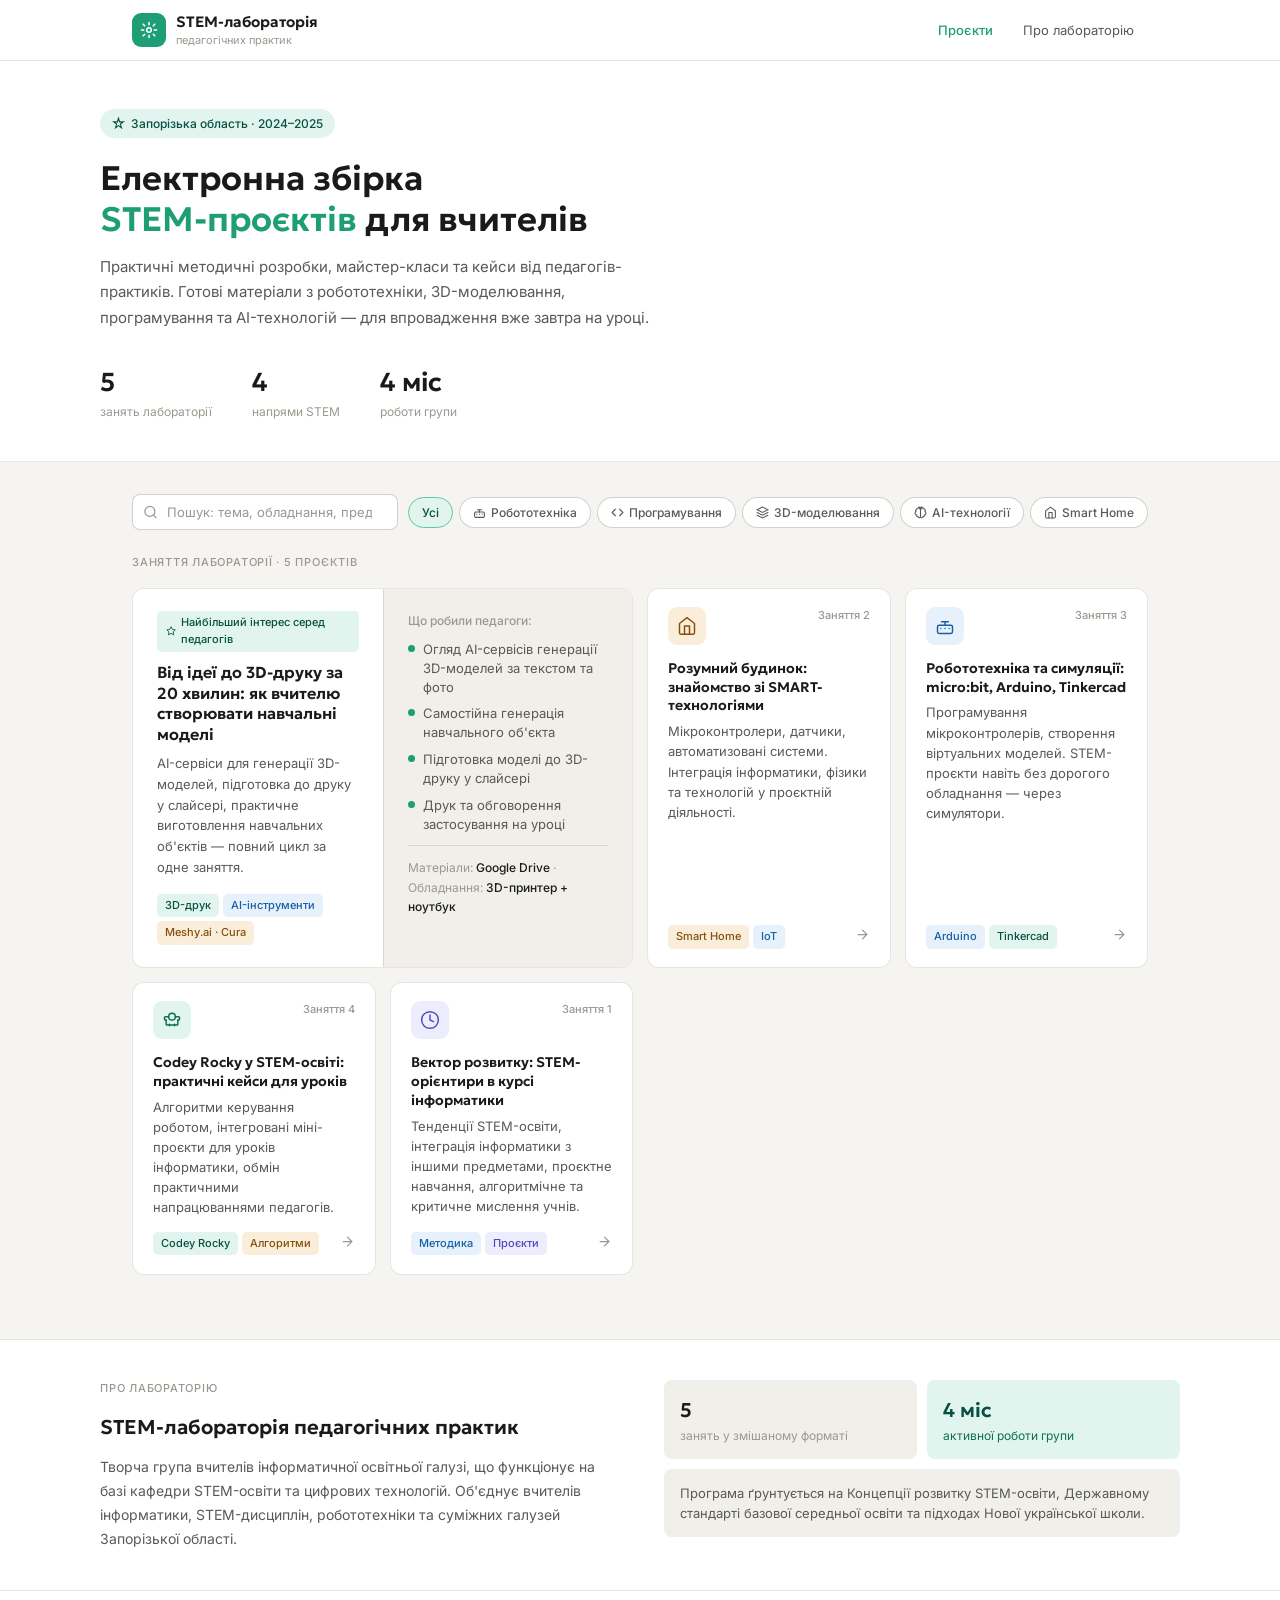
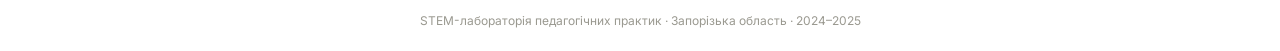
==== index.html @ 20e9e47e "initial: STEM lab projects site" ====
<!DOCTYPE html>
<html lang="uk">
<head>
<meta charset="UTF-8">
<meta name="viewport" content="width=device-width, initial-scale=1.0">
<title>STEM-лабораторія педагогічних практик</title>
<link rel="preconnect" href="https://fonts.googleapis.com">
<link href="https://fonts.googleapis.com/css2?family=Geologica:wght@400;500;600&family=Inter:wght@400;500&display=swap" rel="stylesheet">
<link rel="stylesheet" href="style.css">
<style>
/* ── INDEX-ONLY STYLES ─────────────────── */
.hero {
  background: var(--surface);
  border-bottom: 1px solid var(--border);
  padding: 3rem 2rem 2.5rem;
}
.hero-inner { max-width: 1080px; margin: 0 auto; }
.hero-tag {
  display: inline-flex; align-items: center; gap: 6px;
  background: var(--green-l); color: var(--green-d);
  font-size: 12px; font-weight: 500;
  padding: 5px 12px; border-radius: 20px; margin-bottom: 1.25rem;
}
.hero-tag svg { width: 13px; height: 13px; fill: none; stroke: currentColor; stroke-width: 2; stroke-linecap: round; }
h1 {
  font-family: 'Geologica', sans-serif;
  font-size: clamp(24px, 4vw, 34px); font-weight: 600;
  line-height: 1.2; color: var(--text1); margin-bottom: .875rem;
}
h1 em { font-style: normal; color: var(--green); }
.hero-desc {
  font-size: 15px; color: var(--text2);
  line-height: 1.7; max-width: 580px; margin-bottom: 2rem;
}
.hero-stats { display: flex; gap: 2.5rem; flex-wrap: wrap; }
.stat-num { font-family: 'Geologica', sans-serif; font-size: 26px; font-weight: 600; color: var(--text1); }
.stat-label { font-size: 12px; color: var(--text3); margin-top: -2px; }

.main-wrap { max-width: 1080px; margin: 0 auto; padding: 2rem 2rem 4rem; }

.toolbar { display: flex; align-items: center; gap: 10px; margin-bottom: 1.5rem; flex-wrap: wrap; }
.search-wrap { position: relative; flex: 1; min-width: 200px; max-width: 340px; }
.search-wrap svg {
  position: absolute; left: 11px; top: 50%; transform: translateY(-50%);
  width: 15px; height: 15px; fill: none; stroke: var(--text3); stroke-width: 2; stroke-linecap: round;
  pointer-events: none;
}
.search-input {
  width: 100%; padding: 9px 12px 9px 34px;
  font-size: 13px; font-family: inherit;
  border: 1px solid var(--border2); border-radius: var(--radius-s);
  background: var(--surface); color: var(--text1);
  outline: none; transition: border-color .15s;
}
.search-input::placeholder { color: var(--text3); }
.search-input:focus { border-color: var(--green); }
.filter-group { display: flex; gap: 6px; flex-wrap: wrap; }
.chip {
  font-size: 12px; font-weight: 500; font-family: inherit;
  padding: 7px 13px; border-radius: 20px;
  border: 1px solid var(--border2); background: var(--surface); color: var(--text2);
  cursor: pointer; transition: all .15s;
  display: inline-flex; align-items: center; gap: 5px;
}
.chip svg { width: 13px; height: 13px; fill: none; stroke: currentColor; stroke-width: 2; stroke-linecap: round; }
.chip:hover { border-color: var(--green); color: var(--text1); }
.chip.active { background: var(--green-l); border-color: #5DCAA5; color: var(--green-d); }

.section-label {
  font-size: 11px; font-weight: 500; letter-spacing: .07em;
  text-transform: uppercase; color: var(--text3); margin-bottom: 1rem;
}

/* Grid */
.grid {
  display: grid;
  grid-template-columns: repeat(auto-fill, minmax(220px, 1fr));
  gap: 14px;
}
.card {
  background: var(--surface); border: 1px solid var(--border);
  border-radius: var(--radius); padding: 1.125rem 1.25rem;
  cursor: pointer; text-decoration: none; color: inherit;
  display: flex; flex-direction: column;
  transition: border-color .15s, box-shadow .15s;
}
.card:hover { border-color: var(--green); box-shadow: 0 4px 16px rgba(29,158,117,.10); }
.card-top { display: flex; align-items: flex-start; justify-content: space-between; margin-bottom: .875rem; }
.card-icon {
  width: 38px; height: 38px; border-radius: 9px;
  display: flex; align-items: center; justify-content: center; flex-shrink: 0;
}
.card-icon svg { width: 20px; height: 20px; fill: none; stroke: currentColor; stroke-width: 1.75; stroke-linecap: round; }
.ci-teal   { background: var(--teal-l);   color: var(--teal-m); }
.ci-blue   { background: var(--blue-l);   color: var(--blue-m); }
.ci-amber  { background: var(--amber-l);  color: var(--amber-m); }
.ci-purple { background: var(--purple-l); color: var(--purple-m); }
.ci-coral  { background: var(--coral-l);  color: var(--coral-m); }
.card-num { font-size: 11px; color: var(--text3); font-weight: 500; }
.card-title { font-family: 'Geologica', sans-serif; font-size: 14px; font-weight: 600; color: var(--text1); line-height: 1.35; margin-bottom: .375rem; }
.card-desc { font-size: 13px; color: var(--text2); line-height: 1.55; flex: 1; margin-bottom: .875rem; }
.card-footer { display: flex; align-items: center; justify-content: space-between; margin-top: auto; }
.card-arrow svg { width: 15px; height: 15px; fill: none; stroke: var(--text3); stroke-width: 2; stroke-linecap: round; }

/* Featured */
.card-featured {
  grid-column: span 2; display: grid; grid-template-columns: 1fr 1fr;
  padding: 0; overflow: hidden; flex-direction: unset; align-items: unset;
}
.card-featured:hover { border-color: var(--green); box-shadow: 0 4px 20px rgba(29,158,117,.12); }
.feat-left  { padding: 1.375rem 1.5rem; display: flex; flex-direction: column; }
.feat-right { padding: 1.375rem 1.5rem; background: var(--surface2); border-left: 1px solid var(--border); }
.feat-badge {
  display: inline-flex; align-items: center; gap: 5px;
  background: var(--green-l); color: var(--green-d);
  font-size: 11px; font-weight: 500; padding: 3px 9px; border-radius: 5px; margin-bottom: .625rem;
}
.feat-badge svg { width: 12px; height: 12px; fill: none; stroke: currentColor; stroke-width: 2; }
.feat-title { font-family: 'Geologica', sans-serif; font-size: 16px; font-weight: 600; color: var(--text1); line-height: 1.3; margin-bottom: .5rem; }
.feat-desc  { font-size: 13px; color: var(--text2); line-height: 1.6; flex: 1; margin-bottom: 1rem; }
.step-label { font-size: 12px; font-weight: 500; color: var(--text3); margin-bottom: .625rem; }
.step-item  { display: flex; align-items: flex-start; gap: 8px; margin-bottom: .5rem; }
.step-dot   { width: 7px; height: 7px; border-radius: 50%; background: var(--green); margin-top: 5px; flex-shrink: 0; }
.step-text  { font-size: 13px; color: var(--text2); line-height: 1.45; }
.feat-meta  { font-size: 12px; color: var(--text3); margin-top: .75rem; padding-top: .75rem; border-top: 1px solid var(--border); }
.feat-meta strong { color: var(--text1); font-weight: 500; }

.empty-state { grid-column: 1/-1; text-align: center; padding: 3rem 1rem; color: var(--text3); font-size: 14px; }

/* About */
.about-section { background: var(--surface); border-top: 1px solid var(--border); padding: 2.5rem 2rem; }
.about-inner { max-width: 1080px; margin: 0 auto; display: grid; grid-template-columns: 1fr 1fr; gap: 3rem; align-items: start; }
.about-label { font-size: 11px; font-weight: 500; letter-spacing: .07em; text-transform: uppercase; color: var(--text3); margin-bottom: .875rem; }
.about-title { font-family: 'Geologica', sans-serif; font-size: 20px; font-weight: 600; color: var(--text1); margin-bottom: .75rem; }
.about-text  { font-size: 14px; color: var(--text2); line-height: 1.7; }
.about-grid  { display: grid; grid-template-columns: 1fr 1fr; gap: 10px; }
.about-stat  { background: var(--surface2); border-radius: var(--radius-s); padding: .875rem 1rem; }
.about-stat.green { background: var(--green-l); }
.about-stat-num  { font-size: 20px; font-weight: 600; font-family: 'Geologica', sans-serif; color: var(--text1); }
.about-stat.green .about-stat-num { color: var(--green-d); }
.about-stat-label { font-size: 12px; color: var(--text3); }
.about-stat.green .about-stat-label { color: var(--green-m); }
.about-note  { background: var(--surface2); border-radius: var(--radius-s); padding: .875rem 1rem; grid-column: 1/-1; font-size: 13px; color: var(--text2); line-height: 1.55; }

@media (max-width: 700px) {
  .card-featured { grid-column: span 1; grid-template-columns: 1fr; }
  .feat-right { border-left: none; border-top: 1px solid var(--border); }
  .hero { padding: 2rem 1.25rem 1.75rem; }
  .main-wrap { padding: 1.5rem 1.25rem 3rem; }
  .about-inner { grid-template-columns: 1fr; gap: 1.5rem; }
}
</style>
</head>
<body>

<header class="site-header">
  <nav class="nav">
    <a href="index.html" class="logo">
      <div class="logo-badge">
        <svg viewBox="0 0 24 24"><circle cx="12" cy="12" r="3"/><path d="M12 2v3M12 19v3M4.22 4.22l2.12 2.12M17.66 17.66l2.12 2.12M2 12h3M19 12h3M4.22 19.78l2.12-2.12M17.66 6.34l2.12-2.12"/></svg>
      </div>
      <div>
        <div class="logo-text">STEM-лабораторія</div>
        <div class="logo-sub">педагогічних практик</div>
      </div>
    </a>
    <div class="nav-links">
      <a class="nav-link active" href="#projects">Проєкти</a>
      <a class="nav-link" href="#about">Про лабораторію</a>
    </div>
  </nav>
</header>

<section class="hero">
  <div class="hero-inner">
    <div class="hero-tag">
      <svg viewBox="0 0 24 24"><path d="M12 2l2 7h7l-5.5 4 2 7L12 16l-5.5 4 2-7L3 9h7z"/></svg>
      Запорізька область · 2024–2025
    </div>
    <h1>Електронна збірка<br><em>STEM-проєктів</em> для вчителів</h1>
    <p class="hero-desc">Практичні методичні розробки, майстер-класи та кейси від педагогів-практиків. Готові матеріали з робототехніки, 3D-моделювання, програмування та AI-технологій — для впровадження вже завтра на уроці.</p>
    <div class="hero-stats">
      <div class="stat"><div class="stat-num">5</div><div class="stat-label">занять лабораторії</div></div>
      <div class="stat"><div class="stat-num">4</div><div class="stat-label">напрями STEM</div></div>
      <div class="stat"><div class="stat-num">4 міс</div><div class="stat-label">роботи групи</div></div>
    </div>
  </div>
</section>

<main class="main-wrap" id="projects">
  <div class="toolbar">
    <div class="search-wrap">
      <svg viewBox="0 0 24 24"><circle cx="11" cy="11" r="8"/><path d="m21 21-4.35-4.35"/></svg>
      <input class="search-input" type="search" id="searchInput" placeholder="Пошук: тема, обладнання, предмет..." autocomplete="off">
    </div>
    <div class="filter-group">
      <button class="chip active" onclick="setFilter('all',this)">Усі</button>
      <button class="chip" onclick="setFilter('robotics',this)">
        <svg viewBox="0 0 24 24"><rect x="3" y="11" width="18" height="10" rx="2"/><path d="M12 11V7M8 7h8M7 15h.01M12 15h.01M17 15h.01"/></svg>Робототехніка
      </button>
      <button class="chip" onclick="setFilter('programming',this)">
        <svg viewBox="0 0 24 24"><polyline points="16 18 22 12 16 6"/><polyline points="8 6 2 12 8 18"/></svg>Програмування
      </button>
      <button class="chip" onclick="setFilter('3d',this)">
        <svg viewBox="0 0 24 24"><path d="M12 2L2 7l10 5 10-5-10-5zM2 17l10 5 10-5M2 12l10 5 10-5"/></svg>3D-моделювання
      </button>
      <button class="chip" onclick="setFilter('ai',this)">
        <svg viewBox="0 0 24 24"><path d="M9.5 2A2.5 2.5 0 0 1 12 4.5v15a2.5 2.5 0 0 1-4.96-.46 2.5 2.5 0 0 1-2.96-3.08 3 3 0 0 1-.34-5.58 2.5 2.5 0 0 1 1.32-4.24 2.5 2.5 0 0 1 4.44-1.64Z"/><path d="M14.5 2A2.5 2.5 0 0 0 12 4.5v15a2.5 2.5 0 0 0 4.96-.46 2.5 2.5 0 0 0 2.96-3.08 3 3 0 0 0 .34-5.58 2.5 2.5 0 0 0-1.32-4.24 2.5 2.5 0 0 0-4.44-1.64Z"/></svg>AI-технології
      </button>
      <button class="chip" onclick="setFilter('smart',this)">
        <svg viewBox="0 0 24 24"><path d="m3 9 9-7 9 7v11a2 2 0 0 1-2 2H5a2 2 0 0 1-2-2z"/><polyline points="9 22 9 12 15 12 15 22"/></svg>Smart Home
      </button>
    </div>
  </div>

  <p class="section-label" id="resultsLabel">Заняття лабораторії · 5 проєктів</p>

  <div class="grid" id="cardsGrid">

    <!-- Заняття 5 — featured -->
    <a href="session-5.html" class="card card-featured" data-cat="3d ai" data-text="від ідеї до 3d-друку штучний інтелект ai meshy tinkercad принтер моделювання технології cura luma spline">
      <div class="feat-left">
        <div class="feat-badge">
          <svg viewBox="0 0 24 24"><polygon points="12 2 15.09 8.26 22 9.27 17 14.14 18.18 21.02 12 17.77 5.82 21.02 7 14.14 2 9.27 8.91 8.26 12 2"/></svg>
          Найбільший інтерес серед педагогів
        </div>
        <div class="feat-title">Від ідеї до 3D-друку за 20 хвилин: як вчителю створювати навчальні моделі</div>
        <div class="feat-desc">AI-сервіси для генерації 3D-моделей, підготовка до друку у слайсері, практичне виготовлення навчальних об'єктів — повний цикл за одне заняття.</div>
        <div class="tags">
          <span class="tag tag-green">3D-друк</span>
          <span class="tag tag-blue">AI-інструменти</span>
          <span class="tag tag-amber">Meshy.ai · Cura</span>
        </div>
      </div>
      <div class="feat-right">
        <div class="step-label">Що робили педагоги:</div>
        <div class="step-item"><div class="step-dot"></div><div class="step-text">Огляд AI-сервісів генерації 3D-моделей за текстом та фото</div></div>
        <div class="step-item"><div class="step-dot"></div><div class="step-text">Самостійна генерація навчального об'єкта</div></div>
        <div class="step-item"><div class="step-dot"></div><div class="step-text">Підготовка моделі до 3D-друку у слайсері</div></div>
        <div class="step-item"><div class="step-dot"></div><div class="step-text">Друк та обговорення застосування на уроці</div></div>
        <div class="feat-meta">Матеріали: <strong>Google Drive</strong> · Обладнання: <strong>3D-принтер + ноутбук</strong></div>
      </div>
    </a>

    <!-- Заняття 2 -->
    <a href="session-2.html" class="card" data-cat="smart" data-text="розумний будинок smart технології мікроконтролери датчики iot фізика автоматизація arduino esp">
      <div class="card-top">
        <div class="card-icon ci-amber">
          <svg viewBox="0 0 24 24"><path d="m3 9 9-7 9 7v11a2 2 0 0 1-2 2H5a2 2 0 0 1-2-2z"/><polyline points="9 22 9 12 15 12 15 22"/></svg>
        </div>
        <span class="card-num">Заняття 2</span>
      </div>
      <div class="card-title">Розумний будинок: знайомство зі SMART-технологіями</div>
      <div class="card-desc">Мікроконтролери, датчики, автоматизовані системи. Інтеграція інформатики, фізики та технологій у проєктній діяльності.</div>
      <div class="card-footer">
        <div class="tags"><span class="tag tag-amber">Smart Home</span><span class="tag tag-blue">IoT</span></div>
        <div class="card-arrow"><svg viewBox="0 0 24 24"><path d="M5 12h14M12 5l7 7-7 7"/></svg></div>
      </div>
    </a>

    <!-- Заняття 3 -->
    <a href="session-3.html" class="card" data-cat="robotics programming" data-text="робототехніка симуляції micro:bit arduino tinkercad мікроконтролери програмування дистанційне makecode">
      <div class="card-top">
        <div class="card-icon ci-blue">
          <svg viewBox="0 0 24 24"><rect x="3" y="11" width="18" height="10" rx="2"/><path d="M12 11V7M8 7h8M7 15h.01M12 15h.01M17 15h.01"/></svg>
        </div>
        <span class="card-num">Заняття 3</span>
      </div>
      <div class="card-title">Робототехніка та симуляції: micro:bit, Arduino, Tinkercad</div>
      <div class="card-desc">Програмування мікроконтролерів, створення віртуальних моделей. STEM-проєкти навіть без дорогого обладнання — через симулятори.</div>
      <div class="card-footer">
        <div class="tags"><span class="tag tag-blue">Arduino</span><span class="tag tag-green">Tinkercad</span></div>
        <div class="card-arrow"><svg viewBox="0 0 24 24"><path d="M5 12h14M12 5l7 7-7 7"/></svg></div>
      </div>
    </a>

    <!-- Заняття 4 -->
    <a href="session-4.html" class="card" data-cat="robotics programming" data-text="codey rocky робот алгоритми програмування інформатика міні-проєкти уроки mblock makeblock">
      <div class="card-top">
        <div class="card-icon ci-teal">
          <svg viewBox="0 0 24 24"><circle cx="12" cy="8" r="4"/><path d="M8 8H4a1 1 0 0 0-1 1v2a1 1 0 0 0 1 1h1v5a1 1 0 0 0 1 1h12a1 1 0 0 0 1-1v-5h1a1 1 0 0 0 1-1V9a1 1 0 0 0-1-1h-4"/><path d="M9 17v2M15 17v2"/></svg>
        </div>
        <span class="card-num">Заняття 4</span>
      </div>
      <div class="card-title">Codey Rocky у STEM-освіті: практичні кейси для уроків</div>
      <div class="card-desc">Алгоритми керування роботом, інтегровані міні-проєкти для уроків інформатики, обмін практичними напрацюваннями педагогів.</div>
      <div class="card-footer">
        <div class="tags"><span class="tag tag-green">Codey Rocky</span><span class="tag tag-amber">Алгоритми</span></div>
        <div class="card-arrow"><svg viewBox="0 0 24 24"><path d="M5 12h14M12 5l7 7-7 7"/></svg></div>
      </div>
    </a>

    <!-- Заняття 1 -->
    <a href="session-1.html" class="card" data-cat="all" data-text="вектор розвитку stem орієнтири інформатика проєктне навчання алгоритмічне мислення критичне методика нова українська школа">
      <div class="card-top">
        <div class="card-icon ci-purple">
          <svg viewBox="0 0 24 24"><circle cx="12" cy="12" r="10"/><polyline points="12 6 12 12 16 14"/></svg>
        </div>
        <span class="card-num">Заняття 1</span>
      </div>
      <div class="card-title">Вектор розвитку: STEM-орієнтири в курсі інформатики</div>
      <div class="card-desc">Тенденції STEM-освіти, інтеграція інформатики з іншими предметами, проєктне навчання, алгоритмічне та критичне мислення учнів.</div>
      <div class="card-footer">
        <div class="tags"><span class="tag tag-blue">Методика</span><span class="tag tag-purple">Проєкти</span></div>
        <div class="card-arrow"><svg viewBox="0 0 24 24"><path d="M5 12h14M12 5l7 7-7 7"/></svg></div>
      </div>
    </a>

    <div class="empty-state" id="emptyState" style="display:none">Нічого не знайдено. Спробуйте інший запит або фільтр.</div>
  </div>
</main>

<section class="about-section" id="about">
  <div class="about-inner">
    <div>
      <div class="about-label">Про лабораторію</div>
      <h2 class="about-title">STEM-лабораторія педагогічних практик</h2>
      <p class="about-text">Творча група вчителів інформатичної освітньої галузі, що функціонує на базі кафедри STEM-освіти та цифрових технологій. Об'єднує вчителів інформатики, STEM-дисциплін, робототехніки та суміжних галузей Запорізької області.</p>
    </div>
    <div class="about-grid">
      <div class="about-stat"><div class="about-stat-num">5</div><div class="about-stat-label">занять у змішаному форматі</div></div>
      <div class="about-stat green"><div class="about-stat-num">4 міс</div><div class="about-stat-label">активної роботи групи</div></div>
      <div class="about-note">Програма ґрунтується на Концепції розвитку STEM-освіти, Державному стандарті базової середньої освіти та підходах Нової української школи.</div>
    </div>
  </div>
</section>

<footer class="site-footer">
  <p>STEM-лабораторія педагогічних практик · Запорізька область · 2024–2025</p>
</footer>

<script>
let currentFilter = 'all';

function setFilter(cat, btn) {
  currentFilter = cat;
  document.querySelectorAll('.chip').forEach(c => c.classList.remove('active'));
  btn.classList.add('active');
  applyFilters();
}

document.getElementById('searchInput').addEventListener('input', applyFilters);

function applyFilters() {
  const q = document.getElementById('searchInput').value.toLowerCase().trim();
  const cards = document.querySelectorAll('#cardsGrid .card');
  let visible = 0;
  cards.forEach(card => {
    const cats = card.dataset.cat || '';
    const text = (card.dataset.text || '') + ' ' + card.textContent.toLowerCase();
    const isFeatured = card.classList.contains('card-featured');
    const catMatch = currentFilter === 'all' || cats.includes(currentFilter);
    const qMatch = !q || text.includes(q);
    const show = catMatch && qMatch && !(isFeatured && currentFilter !== 'all' && currentFilter !== '3d' && currentFilter !== 'ai');
    card.style.display = show ? '' : 'none';
    if (show) visible++;
  });
  document.getElementById('emptyState').style.display = visible === 0 ? '' : 'none';
  const lbl = document.getElementById('resultsLabel');
  lbl.textContent = visible === 5 ? 'Заняття лабораторії · 5 проєктів'
    : `Знайдено: ${visible} ${visible===1?'проєкт':visible<5?'проєкти':'проєктів'}`;
}
</script>
</body>
</html>
---- style.css ----
/* ═══════════════════════════════════════════════
   STEM-лабораторія педагогічних практик
   Спільні стилі для всіх сторінок
   ═══════════════════════════════════════════════ */

*, *::before, *::after { box-sizing: border-box; margin: 0; padding: 0; }

:root {
  --bg:        #f5f4f0;
  --surface:   #ffffff;
  --surface2:  #f0efe9;
  --surface3:  #e8e7e1;
  --border:    rgba(0,0,0,0.10);
  --border2:   rgba(0,0,0,0.18);
  --text1:     #1a1a18;
  --text2:     #5a5a55;
  --text3:     #9a9990;
  --green:     #1D9E75;
  --green-l:   #E1F5EE;
  --green-d:   #085041;
  --green-m:   #0F6E56;
  --blue-l:    #E6F1FB;
  --blue-m:    #185FA5;
  --blue-d:    #0C447C;
  --amber-l:   #FAEEDA;
  --amber-m:   #854F0B;
  --purple-l:  #EEEDFE;
  --purple-m:  #534AB7;
  --coral-l:   #FAECE7;
  --coral-m:   #993C1D;
  --teal-l:    #E1F5EE;
  --teal-m:    #0F6E56;
  --radius:    12px;
  --radius-s:  8px;
  --radius-xs: 5px;
}

html { scroll-behavior: smooth; }

body {
  font-family: 'Inter', system-ui, sans-serif;
  background: var(--bg);
  color: var(--text1);
  min-height: 100vh;
  font-size: 15px;
  line-height: 1.6;
}

/* ── UTILITIES ─────────────────────────── */
.sr-only {
  position: absolute; width: 1px; height: 1px;
  overflow: hidden; clip: rect(0,0,0,0); white-space: nowrap;
}

/* ── HEADER ────────────────────────────── */
.site-header {
  background: var(--surface);
  border-bottom: 1px solid var(--border);
  position: sticky; top: 0; z-index: 100;
}
.nav {
  max-width: 1080px; margin: 0 auto;
  display: flex; align-items: center; justify-content: space-between;
  padding: 0 2rem; height: 60px;
}
.logo { display: flex; align-items: center; gap: 10px; text-decoration: none; }
.logo-badge {
  width: 34px; height: 34px;
  background: var(--green); border-radius: 9px;
  display: flex; align-items: center; justify-content: center; flex-shrink: 0;
}
.logo-badge svg { width: 18px; height: 18px; fill: none; stroke: #fff; stroke-width: 2; stroke-linecap: round; }
.logo-text { font-family: 'Geologica', sans-serif; font-size: 15px; font-weight: 600; color: var(--text1); }
.logo-sub  { font-size: 11px; color: var(--text3); margin-top: -2px; }
.nav-links { display: flex; gap: 2px; }
.nav-link {
  font-size: 13px; color: var(--text2);
  padding: 6px 14px; border-radius: 7px;
  cursor: pointer; border: none; background: none;
  font-family: inherit; text-decoration: none;
  display: inline-block; line-height: 1.6;
  transition: background .15s, color .15s;
}
.nav-link:hover { background: var(--surface2); color: var(--text1); }
.nav-link.active { color: var(--green); font-weight: 500; }

/* ── FOOTER ────────────────────────────── */
.site-footer {
  background: var(--surface);
  border-top: 1px solid var(--border);
  padding: 1.25rem 2rem;
  text-align: center;
}
.site-footer p { font-size: 12px; color: var(--text3); }

/* ── TAGS / PILLS ──────────────────────── */
.tags { display: flex; gap: 4px; flex-wrap: wrap; }
.tag { font-size: 11px; padding: 3px 8px; border-radius: var(--radius-xs); font-weight: 500; }
.tag-green  { background: var(--green-l);  color: var(--green-d); }
.tag-blue   { background: var(--blue-l);   color: var(--blue-m);  }
.tag-amber  { background: var(--amber-l);  color: var(--amber-m); }
.tag-purple { background: var(--purple-l); color: var(--purple-m);}
.tag-coral  { background: var(--coral-l);  color: var(--coral-m); }

/* ── RESPONSIVE ────────────────────────── */
@media (max-width: 640px) {
  .nav { padding: 0 1.25rem; }
  .nav-links { display: none; }
}
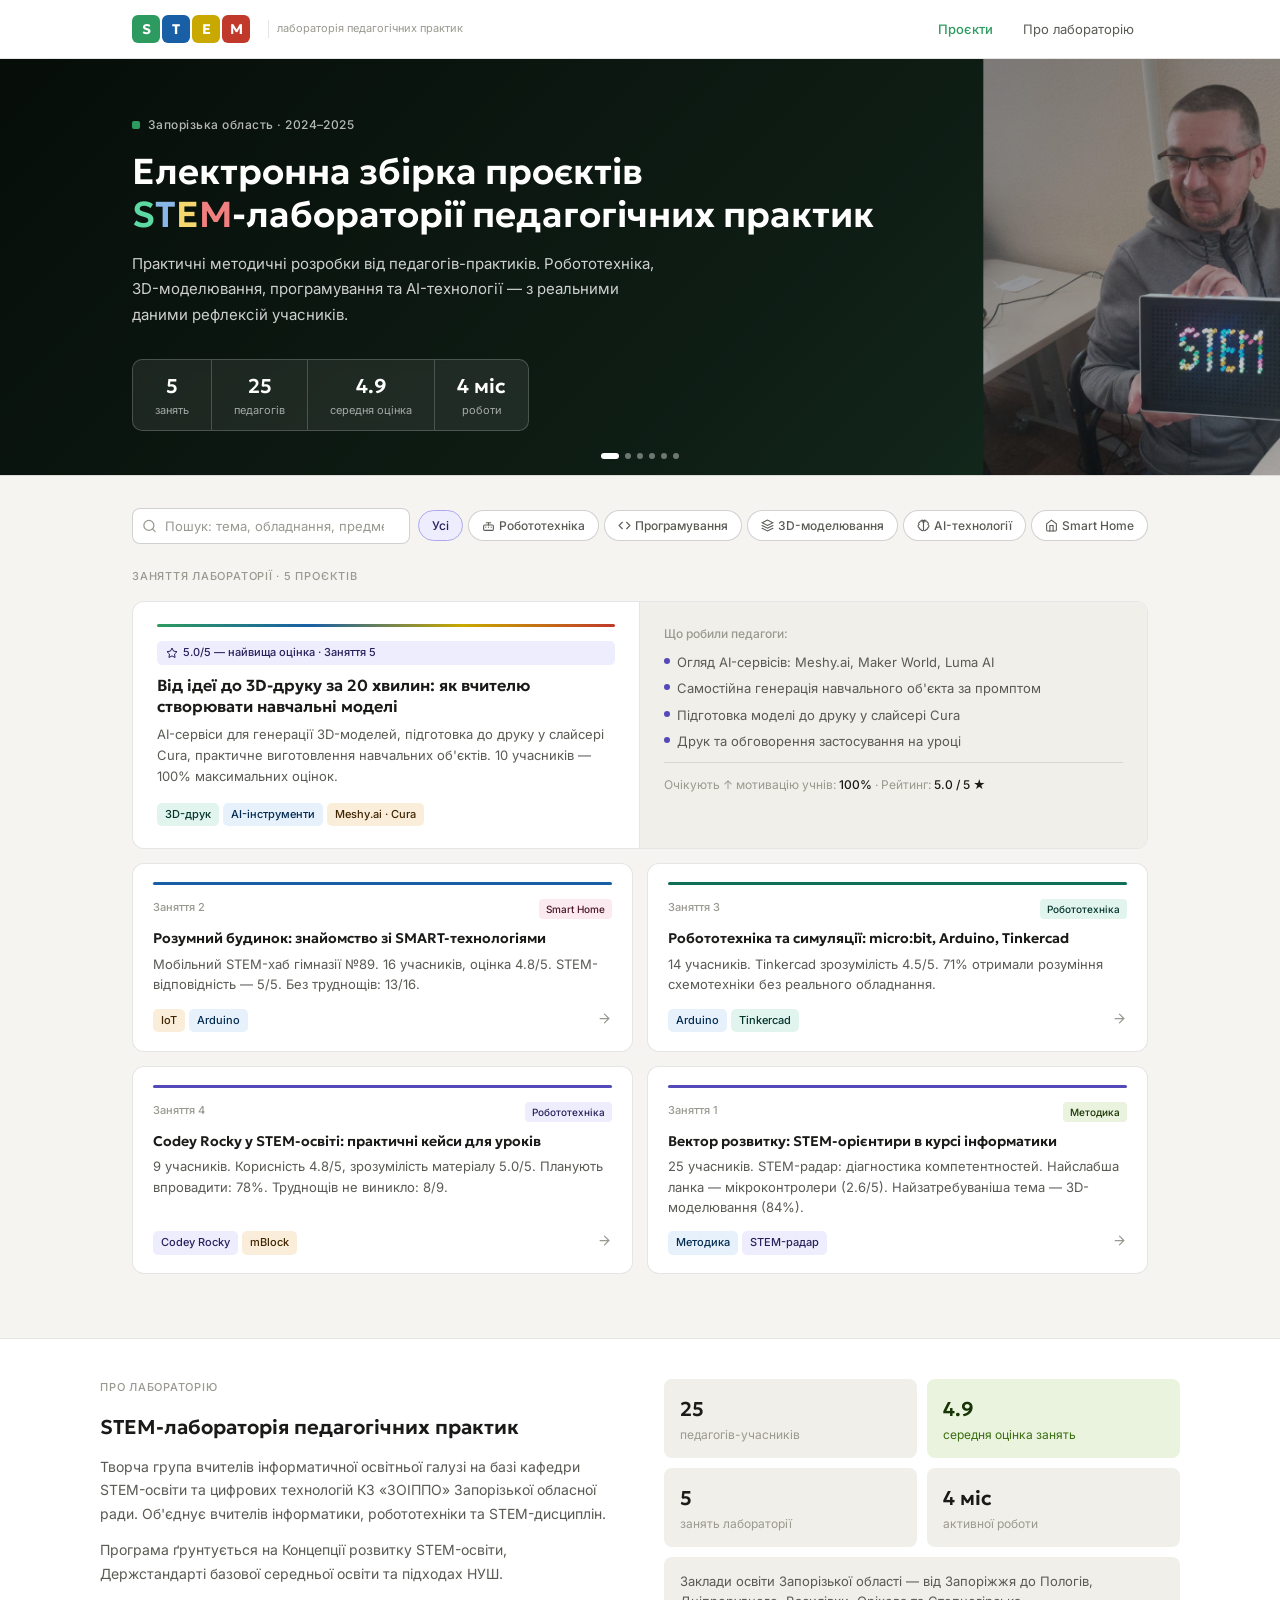
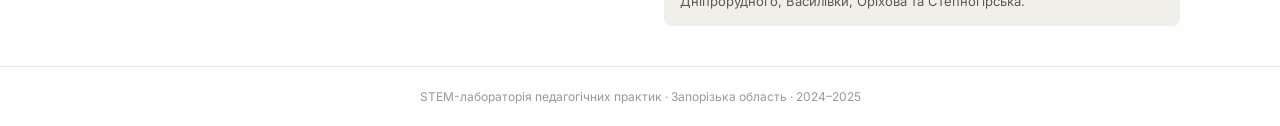
==== commit 7234e1a3: "ver 0.1" ====
--- a/index.html
+++ b/index.html
@@ -1,365 +1,913 @@
 <!DOCTYPE html>
 <html lang="uk">
+
 <head>
-<meta charset="UTF-8">
-<meta name="viewport" content="width=device-width, initial-scale=1.0">
-<title>STEM-лабораторія педагогічних практик</title>
-<link rel="preconnect" href="https://fonts.googleapis.com">
-<link href="https://fonts.googleapis.com/css2?family=Geologica:wght@400;500;600&family=Inter:wght@400;500&display=swap" rel="stylesheet">
-<link rel="stylesheet" href="style.css">
-<style>
-/* ── INDEX-ONLY STYLES ─────────────────── */
-.hero {
-  background: var(--surface);
-  border-bottom: 1px solid var(--border);
-  padding: 3rem 2rem 2.5rem;
-}
-.hero-inner { max-width: 1080px; margin: 0 auto; }
-.hero-tag {
-  display: inline-flex; align-items: center; gap: 6px;
-  background: var(--green-l); color: var(--green-d);
-  font-size: 12px; font-weight: 500;
-  padding: 5px 12px; border-radius: 20px; margin-bottom: 1.25rem;
-}
-.hero-tag svg { width: 13px; height: 13px; fill: none; stroke: currentColor; stroke-width: 2; stroke-linecap: round; }
-h1 {
-  font-family: 'Geologica', sans-serif;
-  font-size: clamp(24px, 4vw, 34px); font-weight: 600;
-  line-height: 1.2; color: var(--text1); margin-bottom: .875rem;
-}
-h1 em { font-style: normal; color: var(--green); }
-.hero-desc {
-  font-size: 15px; color: var(--text2);
-  line-height: 1.7; max-width: 580px; margin-bottom: 2rem;
-}
-.hero-stats { display: flex; gap: 2.5rem; flex-wrap: wrap; }
-.stat-num { font-family: 'Geologica', sans-serif; font-size: 26px; font-weight: 600; color: var(--text1); }
-.stat-label { font-size: 12px; color: var(--text3); margin-top: -2px; }
-
-.main-wrap { max-width: 1080px; margin: 0 auto; padding: 2rem 2rem 4rem; }
-
-.toolbar { display: flex; align-items: center; gap: 10px; margin-bottom: 1.5rem; flex-wrap: wrap; }
-.search-wrap { position: relative; flex: 1; min-width: 200px; max-width: 340px; }
-.search-wrap svg {
-  position: absolute; left: 11px; top: 50%; transform: translateY(-50%);
-  width: 15px; height: 15px; fill: none; stroke: var(--text3); stroke-width: 2; stroke-linecap: round;
-  pointer-events: none;
-}
-.search-input {
-  width: 100%; padding: 9px 12px 9px 34px;
-  font-size: 13px; font-family: inherit;
-  border: 1px solid var(--border2); border-radius: var(--radius-s);
-  background: var(--surface); color: var(--text1);
-  outline: none; transition: border-color .15s;
-}
-.search-input::placeholder { color: var(--text3); }
-.search-input:focus { border-color: var(--green); }
-.filter-group { display: flex; gap: 6px; flex-wrap: wrap; }
-.chip {
-  font-size: 12px; font-weight: 500; font-family: inherit;
-  padding: 7px 13px; border-radius: 20px;
-  border: 1px solid var(--border2); background: var(--surface); color: var(--text2);
-  cursor: pointer; transition: all .15s;
-  display: inline-flex; align-items: center; gap: 5px;
-}
-.chip svg { width: 13px; height: 13px; fill: none; stroke: currentColor; stroke-width: 2; stroke-linecap: round; }
-.chip:hover { border-color: var(--green); color: var(--text1); }
-.chip.active { background: var(--green-l); border-color: #5DCAA5; color: var(--green-d); }
-
-.section-label {
-  font-size: 11px; font-weight: 500; letter-spacing: .07em;
-  text-transform: uppercase; color: var(--text3); margin-bottom: 1rem;
-}
-
-/* Grid */
-.grid {
-  display: grid;
-  grid-template-columns: repeat(auto-fill, minmax(220px, 1fr));
-  gap: 14px;
-}
-.card {
-  background: var(--surface); border: 1px solid var(--border);
-  border-radius: var(--radius); padding: 1.125rem 1.25rem;
-  cursor: pointer; text-decoration: none; color: inherit;
-  display: flex; flex-direction: column;
-  transition: border-color .15s, box-shadow .15s;
-}
-.card:hover { border-color: var(--green); box-shadow: 0 4px 16px rgba(29,158,117,.10); }
-.card-top { display: flex; align-items: flex-start; justify-content: space-between; margin-bottom: .875rem; }
-.card-icon {
-  width: 38px; height: 38px; border-radius: 9px;
-  display: flex; align-items: center; justify-content: center; flex-shrink: 0;
-}
-.card-icon svg { width: 20px; height: 20px; fill: none; stroke: currentColor; stroke-width: 1.75; stroke-linecap: round; }
-.ci-teal   { background: var(--teal-l);   color: var(--teal-m); }
-.ci-blue   { background: var(--blue-l);   color: var(--blue-m); }
-.ci-amber  { background: var(--amber-l);  color: var(--amber-m); }
-.ci-purple { background: var(--purple-l); color: var(--purple-m); }
-.ci-coral  { background: var(--coral-l);  color: var(--coral-m); }
-.card-num { font-size: 11px; color: var(--text3); font-weight: 500; }
-.card-title { font-family: 'Geologica', sans-serif; font-size: 14px; font-weight: 600; color: var(--text1); line-height: 1.35; margin-bottom: .375rem; }
-.card-desc { font-size: 13px; color: var(--text2); line-height: 1.55; flex: 1; margin-bottom: .875rem; }
-.card-footer { display: flex; align-items: center; justify-content: space-between; margin-top: auto; }
-.card-arrow svg { width: 15px; height: 15px; fill: none; stroke: var(--text3); stroke-width: 2; stroke-linecap: round; }
-
-/* Featured */
-.card-featured {
-  grid-column: span 2; display: grid; grid-template-columns: 1fr 1fr;
-  padding: 0; overflow: hidden; flex-direction: unset; align-items: unset;
-}
-.card-featured:hover { border-color: var(--green); box-shadow: 0 4px 20px rgba(29,158,117,.12); }
-.feat-left  { padding: 1.375rem 1.5rem; display: flex; flex-direction: column; }
-.feat-right { padding: 1.375rem 1.5rem; background: var(--surface2); border-left: 1px solid var(--border); }
-.feat-badge {
-  display: inline-flex; align-items: center; gap: 5px;
-  background: var(--green-l); color: var(--green-d);
-  font-size: 11px; font-weight: 500; padding: 3px 9px; border-radius: 5px; margin-bottom: .625rem;
-}
-.feat-badge svg { width: 12px; height: 12px; fill: none; stroke: currentColor; stroke-width: 2; }
-.feat-title { font-family: 'Geologica', sans-serif; font-size: 16px; font-weight: 600; color: var(--text1); line-height: 1.3; margin-bottom: .5rem; }
-.feat-desc  { font-size: 13px; color: var(--text2); line-height: 1.6; flex: 1; margin-bottom: 1rem; }
-.step-label { font-size: 12px; font-weight: 500; color: var(--text3); margin-bottom: .625rem; }
-.step-item  { display: flex; align-items: flex-start; gap: 8px; margin-bottom: .5rem; }
-.step-dot   { width: 7px; height: 7px; border-radius: 50%; background: var(--green); margin-top: 5px; flex-shrink: 0; }
-.step-text  { font-size: 13px; color: var(--text2); line-height: 1.45; }
-.feat-meta  { font-size: 12px; color: var(--text3); margin-top: .75rem; padding-top: .75rem; border-top: 1px solid var(--border); }
-.feat-meta strong { color: var(--text1); font-weight: 500; }
-
-.empty-state { grid-column: 1/-1; text-align: center; padding: 3rem 1rem; color: var(--text3); font-size: 14px; }
-
-/* About */
-.about-section { background: var(--surface); border-top: 1px solid var(--border); padding: 2.5rem 2rem; }
-.about-inner { max-width: 1080px; margin: 0 auto; display: grid; grid-template-columns: 1fr 1fr; gap: 3rem; align-items: start; }
-.about-label { font-size: 11px; font-weight: 500; letter-spacing: .07em; text-transform: uppercase; color: var(--text3); margin-bottom: .875rem; }
-.about-title { font-family: 'Geologica', sans-serif; font-size: 20px; font-weight: 600; color: var(--text1); margin-bottom: .75rem; }
-.about-text  { font-size: 14px; color: var(--text2); line-height: 1.7; }
-.about-grid  { display: grid; grid-template-columns: 1fr 1fr; gap: 10px; }
-.about-stat  { background: var(--surface2); border-radius: var(--radius-s); padding: .875rem 1rem; }
-.about-stat.green { background: var(--green-l); }
-.about-stat-num  { font-size: 20px; font-weight: 600; font-family: 'Geologica', sans-serif; color: var(--text1); }
-.about-stat.green .about-stat-num { color: var(--green-d); }
-.about-stat-label { font-size: 12px; color: var(--text3); }
-.about-stat.green .about-stat-label { color: var(--green-m); }
-.about-note  { background: var(--surface2); border-radius: var(--radius-s); padding: .875rem 1rem; grid-column: 1/-1; font-size: 13px; color: var(--text2); line-height: 1.55; }
-
-@media (max-width: 700px) {
-  .card-featured { grid-column: span 1; grid-template-columns: 1fr; }
-  .feat-right { border-left: none; border-top: 1px solid var(--border); }
-  .hero { padding: 2rem 1.25rem 1.75rem; }
-  .main-wrap { padding: 1.5rem 1.25rem 3rem; }
-  .about-inner { grid-template-columns: 1fr; gap: 1.5rem; }
-}
-</style>
+  <meta charset="UTF-8">
+  <meta name="viewport" content="width=device-width,initial-scale=1.0">
+  <title>STEM-лабораторія педагогічних практик</title>
+  <link rel="preconnect" href="https://fonts.googleapis.com">
+  <link
+    href="https://fonts.googleapis.com/css2?family=Geologica:wght@400;500;600&family=Inter:wght@400;500&display=swap"
+    rel="stylesheet">
+  <link rel="stylesheet" href="css/style.css">
+  <style>
+    /* ── Hero + Carousel ──────────────────────────── */
+    .hero {
+      position: relative;
+      overflow: hidden;
+      border-bottom: 1px solid var(--b1)
+    }
+
+    .carousel {
+      position: absolute;
+      inset: 0;
+      z-index: 0
+    }
+
+    .carousel-slide {
+      position: absolute;
+      inset: 0;
+      opacity: 0;
+      transition: opacity .9s ease;
+      background-size: cover;
+      background-position: center
+    }
+
+    .carousel-slide.active {
+      opacity: 1
+    }
+
+    .slide-1 {
+      background-color: #1a3525;
+      background-image: url('photos/photo1.png')
+    }
+
+    .slide-2 {
+      background-color: #0d2240;
+      background-image: url('photos/photo2.png')
+    }
+
+    .slide-3 {
+      background-color: #2a1a08;
+      background-image: url('photos/photo3.png')
+    }
+
+    .slide-4 {
+      background-color: #1a1a2a;
+      background-image: url('photos/photo4.png')
+    }
+
+    .slide-5 {
+      background-color: #2a0d0d;
+      background-image: url('photos/photo5.png')
+    }
+
+    .slide-6 {
+      background-color: #0d2a1a;
+      background-image: url('photos/photo6.png')
+    }
+
+    .carousel-overlay {
+      position: absolute;
+      inset: 0;
+      background: linear-gradient(135deg, rgba(0, 0, 0, .75) 0%, rgba(0, 0, 0, .45) 60%, rgba(0, 0, 0, .15) 100%);
+      z-index: 1
+    }
+
+    .hero-content {
+      position: relative;
+      z-index: 2;
+      max-width: 1080px;
+      margin: 0 auto;
+      padding: 3.5rem 2rem 2.75rem
+    }
+
+    .hero-tag {
+      display: flex;
+      align-items: center;
+      gap: 8px;
+      margin-bottom: 1rem
+    }
+
+    .tag-dot {
+      width: 8px;
+      height: 8px;
+      border-radius: 2px;
+      background: var(--cs)
+    }
+
+    .tag-txt {
+      font-size: 12px;
+      color: rgba(255, 255, 255, .7);
+      font-weight: 500;
+      letter-spacing: .04em
+    }
+
+    .hero h1 {
+      font-family: 'Geologica', sans-serif;
+      font-size: clamp(24px, 4vw, 36px);
+      font-weight: 600;
+      line-height: 1.2;
+      color: #fff;
+      margin-bottom: .875rem
+    }
+
+    .hero-stem .hs {
+      color: #5DD9A4
+    }
+
+    .hero-stem .ht {
+      color: #88B7E8
+    }
+
+    .hero-stem .he {
+      color: #F5D76E
+    }
+
+    .hero-stem .hm {
+      color: #F08080
+    }
+
+    .hero-desc {
+      font-size: 15px;
+      color: rgba(255, 255, 255, .8);
+      line-height: 1.7;
+      max-width: 540px;
+      margin-bottom: 2rem
+    }
+
+    .hero-stats {
+      display: flex;
+      width: fit-content;
+      border: 1px solid rgba(255, 255, 255, .2);
+      border-radius: 10px;
+      overflow: hidden;
+      backdrop-filter: blur(6px);
+      background: rgba(255, 255, 255, .08)
+    }
+
+    .stat {
+      padding: .625rem 1.375rem;
+      text-align: center
+    }
+
+    .stat+.stat {
+      border-left: 1px solid rgba(255, 255, 255, .2)
+    }
+
+    .stat-num {
+      font-family: 'Geologica', sans-serif;
+      font-size: 20px;
+      font-weight: 600;
+      color: #fff
+    }
+
+    .stat-lbl {
+      font-size: 11px;
+      color: rgba(255, 255, 255, .6)
+    }
+
+    .carousel-dots {
+      position: absolute;
+      bottom: 1rem;
+      left: 50%;
+      transform: translateX(-50%);
+      display: flex;
+      gap: 6px;
+      z-index: 3
+    }
+
+    .carousel-dot {
+      width: 6px;
+      height: 6px;
+      border-radius: 50%;
+      background: rgba(255, 255, 255, .4);
+      border: none;
+      cursor: pointer;
+      padding: 0;
+      transition: all .3s
+    }
+
+    .carousel-dot.active {
+      background: #fff;
+      width: 18px;
+      border-radius: 3px
+    }
+
+    /* ── Main ────────────────────────────────────── */
+    .main-wrap {
+      max-width: 1080px;
+      margin: 0 auto;
+      padding: 2rem 2rem 4rem
+    }
+
+    .toolbar {
+      display: flex;
+      align-items: center;
+      gap: 8px;
+      margin-bottom: 1.5rem;
+      flex-wrap: wrap
+    }
+
+    .search-wrap {
+      position: relative;
+      flex: 1;
+      min-width: 200px;
+      max-width: 320px
+    }
+
+    .search-wrap svg {
+      position: absolute;
+      left: 10px;
+      top: 50%;
+      transform: translateY(-50%);
+      width: 15px;
+      height: 15px;
+      fill: none;
+      stroke: var(--t3);
+      stroke-width: 2;
+      stroke-linecap: round;
+      pointer-events: none
+    }
+
+    .search-input {
+      width: 100%;
+      padding: 9px 12px 9px 32px;
+      font-size: 13px;
+      font-family: inherit;
+      border: 1px solid var(--b2);
+      border-radius: var(--rs);
+      background: var(--surf);
+      color: var(--t1);
+      outline: none;
+      transition: border-color .15s
+    }
+
+    .search-input::placeholder {
+      color: var(--t3)
+    }
+
+    .search-input:focus {
+      border-color: var(--cs)
+    }
+
+    .filter-group {
+      display: flex;
+      gap: 5px;
+      flex-wrap: wrap
+    }
+
+    .chip {
+      font-size: 12px;
+      font-weight: 500;
+      font-family: inherit;
+      padding: 7px 13px;
+      border-radius: 20px;
+      border: 1px solid var(--b2);
+      background: var(--surf);
+      color: var(--t2);
+      cursor: pointer;
+      transition: all .15s;
+      display: inline-flex;
+      align-items: center;
+      gap: 4px
+    }
+
+    .chip svg {
+      width: 13px;
+      height: 13px;
+      fill: none;
+      stroke: currentColor;
+      stroke-width: 2;
+      stroke-linecap: round
+    }
+
+    .chip:hover {
+      border-color: var(--b2);
+      color: var(--t1)
+    }
+
+    .chip.active.f-all {
+      background: var(--purple-l);
+      border-color: #AFA9EC;
+      color: var(--purple-d)
+    }
+
+    .chip.active.f-robot {
+      background: var(--teal-l);
+      border-color: #5DCAA5;
+      color: var(--teal-d)
+    }
+
+    .chip.active.f-prog {
+      background: var(--blue-l);
+      border-color: #85B7EB;
+      color: var(--blue-d)
+    }
+
+    .chip.active.f-3d {
+      background: var(--coral-l);
+      border-color: #F0997B;
+      color: var(--coral-d)
+    }
+
+    .chip.active.f-ai {
+      background: var(--amber-l);
+      border-color: #FAC775;
+      color: var(--amber-d)
+    }
+
+    .chip.active.f-smart {
+      background: var(--pink-l);
+      border-color: #ED93B1;
+      color: var(--pink-d)
+    }
+
+    .section-label {
+      font-size: 11px;
+      font-weight: 500;
+      letter-spacing: .07em;
+      text-transform: uppercase;
+      color: var(--t3);
+      margin-bottom: 1rem
+    }
+
+    /* ── Grid: 2 в ряд ───────────────────────────── */
+    .grid {
+      display: grid;
+      grid-template-columns: 1fr 1fr;
+      gap: 14px
+    }
+
+    /* ── Картка ─────────────────────────────────── */
+    .card {
+      background: var(--surf);
+      border: 1px solid var(--b1);
+      border-radius: var(--r);
+      padding: 1.125rem 1.25rem;
+      display: flex;
+      flex-direction: column;
+      text-decoration: none;
+      color: inherit;
+      transition: border-color .15s, box-shadow .15s
+    }
+
+    .card:hover {
+      box-shadow: 0 4px 16px rgba(0, 0, 0, .09);
+      border-color: var(--b2)
+    }
+
+    .card-accent {
+      height: 3px;
+      border-radius: 2px;
+      margin-bottom: .875rem
+    }
+
+    .card-top {
+      display: flex;
+      align-items: flex-start;
+      justify-content: space-between;
+      margin-bottom: .625rem
+    }
+
+    .card-num {
+      font-size: 11px;
+      color: var(--t3);
+      font-weight: 500
+    }
+
+    .card-cat {
+      font-size: 10px;
+      font-weight: 500;
+      padding: 2px 7px;
+      border-radius: 4px
+    }
+
+    .card-title {
+      font-family: 'Geologica', sans-serif;
+      font-size: 14px;
+      font-weight: 600;
+      color: var(--t1);
+      line-height: 1.35;
+      margin-bottom: .375rem
+    }
+
+    .card-desc {
+      font-size: 13px;
+      color: var(--t2);
+      line-height: 1.55;
+      flex: 1;
+      margin-bottom: .875rem
+    }
+
+    .card-footer {
+      display: flex;
+      align-items: center;
+      justify-content: space-between;
+      margin-top: auto
+    }
+
+    .card-arrow svg {
+      width: 15px;
+      height: 15px;
+      fill: none;
+      stroke: var(--t3);
+      stroke-width: 2;
+      stroke-linecap: round
+    }
+
+    /* ── Featured card ───────────────────────────── */
+    .card-featured {
+      grid-column: 1/-1;
+      display: grid;
+      grid-template-columns: 1fr 1fr;
+      padding: 0;
+      overflow: hidden
+    }
+
+    .card-featured:hover {
+      box-shadow: 0 4px 20px rgba(0, 0, 0, .10)
+    }
+
+    .feat-left {
+      padding: 1.375rem 1.5rem;
+      display: flex;
+      flex-direction: column;
+      border-right: 1px solid var(--b1)
+    }
+
+    .feat-right {
+      padding: 1.375rem 1.5rem;
+      background: var(--surf2)
+    }
+
+    .feat-badge {
+      display: inline-flex;
+      align-items: center;
+      gap: 5px;
+      background: var(--purple-l);
+      color: var(--purple-d);
+      font-size: 11px;
+      font-weight: 500;
+      padding: 3px 9px;
+      border-radius: 5px;
+      margin-bottom: .625rem
+    }
+
+    .feat-badge svg {
+      width: 12px;
+      height: 12px;
+      fill: none;
+      stroke: currentColor;
+      stroke-width: 2
+    }
+
+    .feat-title {
+      font-family: 'Geologica', sans-serif;
+      font-size: 16px;
+      font-weight: 600;
+      color: var(--t1);
+      line-height: 1.3;
+      margin-bottom: .5rem
+    }
+
+    .feat-desc {
+      font-size: 13px;
+      color: var(--t2);
+      line-height: 1.6;
+      flex: 1;
+      margin-bottom: 1rem
+    }
+
+    .feat-step-lbl {
+      font-size: 12px;
+      font-weight: 500;
+      color: var(--t3);
+      margin-bottom: .625rem
+    }
+
+    .feat-step {
+      display: flex;
+      align-items: flex-start;
+      gap: 7px;
+      margin-bottom: .45rem
+    }
+
+    .feat-dot {
+      width: 6px;
+      height: 6px;
+      border-radius: 50%;
+      background: var(--purple-m);
+      margin-top: 5px;
+      flex-shrink: 0
+    }
+
+    .feat-step-txt {
+      font-size: 13px;
+      color: var(--t2);
+      line-height: 1.45
+    }
+
+    .feat-meta {
+      font-size: 12px;
+      color: var(--t3);
+      margin-top: .75rem;
+      padding-top: .75rem;
+      border-top: 1px solid var(--b1)
+    }
+
+    .feat-meta strong {
+      color: var(--t1);
+      font-weight: 500
+    }
+
+    /* ── About ───────────────────────────────────── */
+    .about-section {
+      background: var(--surf);
+      border-top: 1px solid var(--b1);
+      padding: 2.5rem 2rem
+    }
+
+    .about-inner {
+      max-width: 1080px;
+      margin: 0 auto;
+      display: grid;
+      grid-template-columns: 1fr 1fr;
+      gap: 3rem;
+      align-items: start
+    }
+
+    .about-grid {
+      display: grid;
+      grid-template-columns: 1fr 1fr;
+      gap: 10px
+    }
+
+    .about-stat {
+      background: var(--surf2);
+      border-radius: var(--rs);
+      padding: .875rem 1rem
+    }
+
+    .about-stat.g {
+      background: var(--green-l)
+    }
+
+    .about-stat-num {
+      font-size: 20px;
+      font-weight: 600;
+      font-family: 'Geologica', sans-serif;
+      color: var(--t1)
+    }
+
+    .about-stat.g .about-stat-num {
+      color: var(--green-d)
+    }
+
+    .about-stat-lbl {
+      font-size: 12px;
+      color: var(--t3)
+    }
+
+    .about-stat.g .about-stat-lbl {
+      color: var(--green-m)
+    }
+
+    .empty-state {
+      grid-column: 1/-1;
+      text-align: center;
+      padding: 3rem 1rem;
+      color: var(--t3);
+      font-size: 14px
+    }
+
+    @media(max-width:700px) {
+      .grid {
+        grid-template-columns: 1fr
+      }
+
+      .card-featured {
+        grid-template-columns: 1fr
+      }
+
+      .feat-right {
+        border-left: none;
+        border-top: 1px solid var(--b1)
+      }
+
+      .hero-content {
+        padding: 2.5rem 1.25rem 2rem
+      }
+
+      .main-wrap {
+        padding: 1.5rem 1.25rem 3rem
+      }
+
+      .about-inner {
+        grid-template-columns: 1fr;
+        gap: 1.5rem
+      }
+    }
+  </style>
 </head>
+
 <body>
 
-<header class="site-header">
-  <nav class="nav">
-    <a href="index.html" class="logo">
-      <div class="logo-badge">
-        <svg viewBox="0 0 24 24"><circle cx="12" cy="12" r="3"/><path d="M12 2v3M12 19v3M4.22 4.22l2.12 2.12M17.66 17.66l2.12 2.12M2 12h3M19 12h3M4.22 19.78l2.12-2.12M17.66 6.34l2.12-2.12"/></svg>
+  <header class="site-header">
+    <nav class="nav">
+      <a href="index.html" class="logo-link">
+        <div class="logo-stem">
+          <div class="sl sl-s">S</div>
+          <div class="sl sl-t">T</div>
+          <div class="sl sl-e">E</div>
+          <div class="sl sl-m">M</div>
+        </div>
+        <span class="logo-sub">лабораторія педагогічних практик</span>
+      </a>
+      <div class="nav-links">
+        <a class="nav-link active" href="#projects">Проєкти</a>
+        <a class="nav-link" href="#about">Про лабораторію</a>
       </div>
+    </nav>
+  </header>
+
+  <!-- ── HERO ── -->
+  <section class="hero">
+    <div class="carousel">
+      <div class="carousel-slide slide-1 active"></div>
+      <div class="carousel-slide slide-2"></div>
+      <div class="carousel-slide slide-3"></div>
+      <div class="carousel-slide slide-4"></div>
+      <div class="carousel-slide slide-5"></div>
+      <div class="carousel-slide slide-6"></div>
+    </div>
+    <div class="carousel-overlay"></div>
+    <div class="hero-content">
+      <div class="hero-tag">
+        <div class="tag-dot"></div><span class="tag-txt">Запорізька область · 2024–2025</span>
+      </div>
+      <h1>Електронна збірка проєктів<br>
+        <span class="hero-stem"><span class="hs">S</span><span class="ht">T</span><span class="he">E</span><span
+            class="hm">M</span></span>-лабораторії педагогічних практик
+      </h1>
+      <p class="hero-desc">Практичні методичні розробки від педагогів-практиків. Робототехніка, 3D-моделювання,
+        програмування та AI-технології — з реальними даними рефлексій учасників.</p>
+      <div class="hero-stats">
+        <div class="stat">
+          <div class="stat-num">5</div>
+          <div class="stat-lbl">занять</div>
+        </div>
+        <div class="stat">
+          <div class="stat-num">25</div>
+          <div class="stat-lbl">педагогів</div>
+        </div>
+        <div class="stat">
+          <div class="stat-num">4.9</div>
+          <div class="stat-lbl">середня оцінка</div>
+        </div>
+        <div class="stat">
+          <div class="stat-num">4 міс</div>
+          <div class="stat-lbl">роботи</div>
+        </div>
+      </div>
+    </div>
+    <div class="carousel-dots">
+      <button class="carousel-dot active" onclick="goSlide(0)" aria-label="Слайд 1"></button>
+      <button class="carousel-dot" onclick="goSlide(1)" aria-label="Слайд 2"></button>
+      <button class="carousel-dot" onclick="goSlide(2)" aria-label="Слайд 3"></button>
+      <button class="carousel-dot" onclick="goSlide(3)" aria-label="Слайд 4"></button>
+      <button class="carousel-dot" onclick="goSlide(4)" aria-label="Слайд 5"></button>
+      <button class="carousel-dot" onclick="goSlide(5)" aria-label="Слайд 6"></button>
+    </div>
+  </section>
+
+  <!-- ── MAIN ── -->
+  <main class="main-wrap" id="projects">
+    <div class="toolbar">
+      <div class="search-wrap">
+        <svg viewBox="0 0 24 24">
+          <circle cx="11" cy="11" r="8" />
+          <path d="m21 21-4.35-4.35" />
+        </svg>
+        <input class="search-input" type="search" id="searchInput" placeholder="Пошук: тема, обладнання, предмет..."
+          autocomplete="off">
+      </div>
+      <div class="filter-group">
+        <button class="chip f-all active" onclick="setFilter('all',this)">Усі</button>
+        <button class="chip f-robot" onclick="setFilter('robotics',this)">
+          <svg viewBox="0 0 24 24">
+            <rect x="3" y="11" width="18" height="10" rx="2" />
+            <path d="M12 11V7M8 7h8M7 15h.01M12 15h.01M17 15h.01" />
+          </svg>Робототехніка
+        </button>
+        <button class="chip f-prog" onclick="setFilter('programming',this)">
+          <svg viewBox="0 0 24 24">
+            <polyline points="16 18 22 12 16 6" />
+            <polyline points="8 6 2 12 8 18" />
+          </svg>Програмування
+        </button>
+        <button class="chip f-3d" onclick="setFilter('3d',this)">
+          <svg viewBox="0 0 24 24">
+            <path d="M12 2L2 7l10 5 10-5-10-5zM2 17l10 5 10-5M2 12l10 5 10-5" />
+          </svg>3D-моделювання
+        </button>
+        <button class="chip f-ai" onclick="setFilter('ai',this)">
+          <svg viewBox="0 0 24 24">
+            <path
+              d="M9.5 2A2.5 2.5 0 0 1 12 4.5v15a2.5 2.5 0 0 1-4.96-.46 2.5 2.5 0 0 1-2.96-3.08 3 3 0 0 1-.34-5.58 2.5 2.5 0 0 1 1.32-4.24 2.5 2.5 0 0 1 4.44-1.64Z" />
+            <path
+              d="M14.5 2A2.5 2.5 0 0 0 12 4.5v15a2.5 2.5 0 0 0 4.96-.46 2.5 2.5 0 0 0 2.96-3.08 3 3 0 0 0 .34-5.58 2.5 2.5 0 0 0-1.32-4.24 2.5 2.5 0 0 0-4.44-1.64Z" />
+          </svg>AI-технології
+        </button>
+        <button class="chip f-smart" onclick="setFilter('smart',this)">
+          <svg viewBox="0 0 24 24">
+            <path d="m3 9 9-7 9 7v11a2 2 0 0 1-2 2H5a2 2 0 0 1-2-2z" />
+            <polyline points="9 22 9 12 15 12 15 22" />
+          </svg>Smart Home
+        </button>
+      </div>
+    </div>
+    <p class="section-label" id="resultsLabel">Заняття лабораторії · 5 проєктів</p>
+
+    <div class="grid" id="cardsGrid">
+
+      <!-- ── Featured: Заняття 5 ── -->
+      <a href="projects/session-5.html" class="card card-featured" data-cat="3d ai"
+        data-text="від ідеї до 3d-друку штучний інтелект ai meshy tinkercad принтер моделювання cura luma spline 3d-моделювання">
+        <div class="feat-left">
+          <div
+            style="height:3px;border-radius:2px;margin-bottom:.875rem;background:linear-gradient(90deg,var(--cs),var(--ct),var(--ce),var(--cm))">
+          </div>
+          <div class="feat-badge">
+            <svg viewBox="0 0 24 24">
+              <polygon
+                points="12 2 15.09 8.26 22 9.27 17 14.14 18.18 21.02 12 17.77 5.82 21.02 7 14.14 2 9.27 8.91 8.26 12 2" />
+            </svg>
+            5.0/5 — найвища оцінка · Заняття 5
+          </div>
+          <div class="feat-title">Від ідеї до 3D-друку за 20 хвилин: як вчителю створювати навчальні моделі</div>
+          <div class="feat-desc">AI-сервіси для генерації 3D-моделей, підготовка до друку у слайсері Cura, практичне
+            виготовлення навчальних об'єктів. 10 учасників — 100% максимальних оцінок.</div>
+          <div class="tags">
+            <span class="tag tag-teal">3D-друк</span>
+            <span class="tag tag-blue">AI-інструменти</span>
+            <span class="tag tag-amber">Meshy.ai · Cura</span>
+          </div>
+        </div>
+        <div class="feat-right">
+          <div class="feat-step-lbl">Що робили педагоги:</div>
+          <div class="feat-step">
+            <div class="feat-dot"></div>
+            <div class="feat-step-txt">Огляд AI-сервісів: Meshy.ai, Maker World, Luma AI</div>
+          </div>
+          <div class="feat-step">
+            <div class="feat-dot"></div>
+            <div class="feat-step-txt">Самостійна генерація навчального об'єкта за промптом</div>
+          </div>
+          <div class="feat-step">
+            <div class="feat-dot"></div>
+            <div class="feat-step-txt">Підготовка моделі до друку у слайсері Cura</div>
+          </div>
+          <div class="feat-step">
+            <div class="feat-dot"></div>
+            <div class="feat-step-txt">Друк та обговорення застосування на уроці</div>
+          </div>
+          <div class="feat-meta">Очікують ↑ мотивацію учнів: <strong>100%</strong> · Рейтинг: <strong>5.0 / 5 ★</strong>
+          </div>
+        </div>
+      </a>
+
+      <!-- ── Заняття 2 ── -->
+      <a href="projects/session-2.html" class="card" data-cat="smart"
+        data-text="розумний будинок smart технології мікроконтролери датчики iot фізика автоматизація arduino esp nanit mbot">
+        <div class="card-accent" style="background:#185FA5"></div>
+        <div class="card-top">
+          <span class="card-num">Заняття 2</span>
+          <span class="card-cat" style="background:var(--pink-l);color:var(--pink-d)">Smart Home</span>
+        </div>
+        <div class="card-title">Розумний будинок: знайомство зі SMART-технологіями</div>
+        <div class="card-desc">Мобільний STEM-хаб гімназії №89. 16 учасників, оцінка 4.8/5. STEM-відповідність — 5/5.
+          Без труднощів: 13/16.</div>
+        <div class="card-footer">
+          <div class="tags"><span class="tag tag-amber">IoT</span><span class="tag tag-blue">Arduino</span></div>
+          <div class="card-arrow"><svg viewBox="0 0 24 24">
+              <path d="M5 12h14M12 5l7 7-7 7" />
+            </svg></div>
+        </div>
+      </a>
+
+      <!-- ── Заняття 3 ── -->
+      <a href="projects/session-3.html" class="card" data-cat="robotics programming"
+        data-text="робототехніка симуляції micro:bit arduino tinkercad circuits мікроконтролери програмування makecode симулятор">
+        <div class="card-accent" style="background:#0F6E56"></div>
+        <div class="card-top">
+          <span class="card-num">Заняття 3</span>
+          <span class="card-cat" style="background:var(--teal-l);color:var(--teal-d)">Робототехніка</span>
+        </div>
+        <div class="card-title">Робототехніка та симуляції: micro:bit, Arduino, Tinkercad</div>
+        <div class="card-desc">14 учасників. Tinkercad зрозумілість 4.5/5. 71% отримали розуміння схемотехніки без
+          реального обладнання.</div>
+        <div class="card-footer">
+          <div class="tags"><span class="tag tag-blue">Arduino</span><span class="tag tag-teal">Tinkercad</span></div>
+          <div class="card-arrow"><svg viewBox="0 0 24 24">
+              <path d="M5 12h14M12 5l7 7-7 7" />
+            </svg></div>
+        </div>
+      </a>
+
+      <!-- ── Заняття 4 ── -->
+      <a href="projects/session-4.html" class="card" data-cat="robotics programming"
+        data-text="codey rocky робот алгоритми програмування інформатика міні-проєкти уроки mblock makeblock перегони">
+        <div class="card-accent" style="background:#534AB7"></div>
+        <div class="card-top">
+          <span class="card-num">Заняття 4</span>
+          <span class="card-cat" style="background:var(--purple-l);color:var(--purple-d)">Робототехніка</span>
+        </div>
+        <div class="card-title">Codey Rocky у STEM-освіті: практичні кейси для уроків</div>
+        <div class="card-desc">9 учасників. Корисність 4.8/5, зрозумілість матеріалу 5.0/5. Планують впровадити: 78%.
+          Труднощів не виникло: 8/9.</div>
+        <div class="card-footer">
+          <div class="tags"><span class="tag tag-purple">Codey Rocky</span><span class="tag tag-amber">mBlock</span>
+          </div>
+          <div class="card-arrow"><svg viewBox="0 0 24 24">
+              <path d="M5 12h14M12 5l7 7-7 7" />
+            </svg></div>
+        </div>
+      </a>
+
+      <!-- ── Заняття 1 ── -->
+      <a href="projects/session-1.html" class="card" data-cat="all"
+        data-text="вектор розвитку stem орієнтири інформатика проєктне навчання алгоритмічне мислення методика нус радар діагностика">
+        <div class="card-accent" style="background:#534AB7"></div>
+        <div class="card-top">
+          <span class="card-num">Заняття 1</span>
+          <span class="card-cat" style="background:var(--green-l);color:var(--green-d)">Методика</span>
+        </div>
+        <div class="card-title">Вектор розвитку: STEM-орієнтири в курсі інформатики</div>
+        <div class="card-desc">25 учасників. STEM-радар: діагностика компетентностей. Найслабша ланка — мікроконтролери
+          (2.6/5). Найзатребуваніша тема — 3D-моделювання (84%).</div>
+        <div class="card-footer">
+          <div class="tags"><span class="tag tag-blue">Методика</span><span class="tag tag-purple">STEM-радар</span>
+          </div>
+          <div class="card-arrow"><svg viewBox="0 0 24 24">
+              <path d="M5 12h14M12 5l7 7-7 7" />
+            </svg></div>
+        </div>
+      </a>
+
+      <div class="empty-state" id="emptyState" style="display:none">
+        Нічого не знайдено. Спробуйте інший запит або фільтр.
+      </div>
+    </div>
+  </main>
+
+  <!-- ── ABOUT ── -->
+  <section class="about-section" id="about">
+    <div class="about-inner">
       <div>
-        <div class="logo-text">STEM-лабораторія</div>
-        <div class="logo-sub">педагогічних практик</div>
+        <div
+          style="font-size:11px;font-weight:500;letter-spacing:.07em;text-transform:uppercase;color:var(--t3);margin-bottom:.875rem">
+          Про лабораторію</div>
+        <h2
+          style="font-family:'Geologica',sans-serif;font-size:20px;font-weight:600;color:var(--t1);margin-bottom:.75rem">
+          STEM-лабораторія педагогічних практик</h2>
+        <p style="font-size:14px;color:var(--t2);line-height:1.7;margin-bottom:.75rem">Творча група вчителів
+          інформатичної освітньої галузі на базі кафедри STEM-освіти та цифрових технологій КЗ «ЗОІППО» Запорізької
+          обласної ради. Об'єднує вчителів інформатики, робототехніки та STEM-дисциплін.</p>
+        <p style="font-size:14px;color:var(--t2);line-height:1.7">Програма ґрунтується на Концепції розвитку
+          STEM-освіти, Держстандарті базової середньої освіти та підходах НУШ.</p>
       </div>
-    </a>
-    <div class="nav-links">
-      <a class="nav-link active" href="#projects">Проєкти</a>
-      <a class="nav-link" href="#about">Про лабораторію</a>
+      <div class="about-grid">
+        <div class="about-stat">
+          <div class="about-stat-num">25</div>
+          <div class="about-stat-lbl">педагогів-учасників</div>
+        </div>
+        <div class="about-stat g">
+          <div class="about-stat-num">4.9</div>
+          <div class="about-stat-lbl">середня оцінка занять</div>
+        </div>
+        <div class="about-stat">
+          <div class="about-stat-num">5</div>
+          <div class="about-stat-lbl">занять лабораторії</div>
+        </div>
+        <div class="about-stat">
+          <div class="about-stat-num">4 міс</div>
+          <div class="about-stat-lbl">активної роботи</div>
+        </div>
+        <div class="about-stat" style="grid-column:1/-1;font-size:13px;color:var(--t2);line-height:1.55">
+          Заклади освіти Запорізької області — від Запоріжжя до Пологів, Дніпрорудного, Василівки, Оріхова та
+          Степногірська.
+        </div>
+      </div>
     </div>
-  </nav>
-</header>
-
-<section class="hero">
-  <div class="hero-inner">
-    <div class="hero-tag">
-      <svg viewBox="0 0 24 24"><path d="M12 2l2 7h7l-5.5 4 2 7L12 16l-5.5 4 2-7L3 9h7z"/></svg>
-      Запорізька область · 2024–2025
-    </div>
-    <h1>Електронна збірка<br><em>STEM-проєктів</em> для вчителів</h1>
-    <p class="hero-desc">Практичні методичні розробки, майстер-класи та кейси від педагогів-практиків. Готові матеріали з робототехніки, 3D-моделювання, програмування та AI-технологій — для впровадження вже завтра на уроці.</p>
-    <div class="hero-stats">
-      <div class="stat"><div class="stat-num">5</div><div class="stat-label">занять лабораторії</div></div>
-      <div class="stat"><div class="stat-num">4</div><div class="stat-label">напрями STEM</div></div>
-      <div class="stat"><div class="stat-num">4 міс</div><div class="stat-label">роботи групи</div></div>
-    </div>
-  </div>
-</section>
-
-<main class="main-wrap" id="projects">
-  <div class="toolbar">
-    <div class="search-wrap">
-      <svg viewBox="0 0 24 24"><circle cx="11" cy="11" r="8"/><path d="m21 21-4.35-4.35"/></svg>
-      <input class="search-input" type="search" id="searchInput" placeholder="Пошук: тема, обладнання, предмет..." autocomplete="off">
-    </div>
-    <div class="filter-group">
-      <button class="chip active" onclick="setFilter('all',this)">Усі</button>
-      <button class="chip" onclick="setFilter('robotics',this)">
-        <svg viewBox="0 0 24 24"><rect x="3" y="11" width="18" height="10" rx="2"/><path d="M12 11V7M8 7h8M7 15h.01M12 15h.01M17 15h.01"/></svg>Робототехніка
-      </button>
-      <button class="chip" onclick="setFilter('programming',this)">
-        <svg viewBox="0 0 24 24"><polyline points="16 18 22 12 16 6"/><polyline points="8 6 2 12 8 18"/></svg>Програмування
-      </button>
-      <button class="chip" onclick="setFilter('3d',this)">
-        <svg viewBox="0 0 24 24"><path d="M12 2L2 7l10 5 10-5-10-5zM2 17l10 5 10-5M2 12l10 5 10-5"/></svg>3D-моделювання
-      </button>
-      <button class="chip" onclick="setFilter('ai',this)">
-        <svg viewBox="0 0 24 24"><path d="M9.5 2A2.5 2.5 0 0 1 12 4.5v15a2.5 2.5 0 0 1-4.96-.46 2.5 2.5 0 0 1-2.96-3.08 3 3 0 0 1-.34-5.58 2.5 2.5 0 0 1 1.32-4.24 2.5 2.5 0 0 1 4.44-1.64Z"/><path d="M14.5 2A2.5 2.5 0 0 0 12 4.5v15a2.5 2.5 0 0 0 4.96-.46 2.5 2.5 0 0 0 2.96-3.08 3 3 0 0 0 .34-5.58 2.5 2.5 0 0 0-1.32-4.24 2.5 2.5 0 0 0-4.44-1.64Z"/></svg>AI-технології
-      </button>
-      <button class="chip" onclick="setFilter('smart',this)">
-        <svg viewBox="0 0 24 24"><path d="m3 9 9-7 9 7v11a2 2 0 0 1-2 2H5a2 2 0 0 1-2-2z"/><polyline points="9 22 9 12 15 12 15 22"/></svg>Smart Home
-      </button>
-    </div>
-  </div>
-
-  <p class="section-label" id="resultsLabel">Заняття лабораторії · 5 проєктів</p>
-
-  <div class="grid" id="cardsGrid">
-
-    <!-- Заняття 5 — featured -->
-    <a href="session-5.html" class="card card-featured" data-cat="3d ai" data-text="від ідеї до 3d-друку штучний інтелект ai meshy tinkercad принтер моделювання технології cura luma spline">
-      <div class="feat-left">
-        <div class="feat-badge">
-          <svg viewBox="0 0 24 24"><polygon points="12 2 15.09 8.26 22 9.27 17 14.14 18.18 21.02 12 17.77 5.82 21.02 7 14.14 2 9.27 8.91 8.26 12 2"/></svg>
-          Найбільший інтерес серед педагогів
-        </div>
-        <div class="feat-title">Від ідеї до 3D-друку за 20 хвилин: як вчителю створювати навчальні моделі</div>
-        <div class="feat-desc">AI-сервіси для генерації 3D-моделей, підготовка до друку у слайсері, практичне виготовлення навчальних об'єктів — повний цикл за одне заняття.</div>
-        <div class="tags">
-          <span class="tag tag-green">3D-друк</span>
-          <span class="tag tag-blue">AI-інструменти</span>
-          <span class="tag tag-amber">Meshy.ai · Cura</span>
-        </div>
-      </div>
-      <div class="feat-right">
-        <div class="step-label">Що робили педагоги:</div>
-        <div class="step-item"><div class="step-dot"></div><div class="step-text">Огляд AI-сервісів генерації 3D-моделей за текстом та фото</div></div>
-        <div class="step-item"><div class="step-dot"></div><div class="step-text">Самостійна генерація навчального об'єкта</div></div>
-        <div class="step-item"><div class="step-dot"></div><div class="step-text">Підготовка моделі до 3D-друку у слайсері</div></div>
-        <div class="step-item"><div class="step-dot"></div><div class="step-text">Друк та обговорення застосування на уроці</div></div>
-        <div class="feat-meta">Матеріали: <strong>Google Drive</strong> · Обладнання: <strong>3D-принтер + ноутбук</strong></div>
-      </div>
-    </a>
-
-    <!-- Заняття 2 -->
-    <a href="session-2.html" class="card" data-cat="smart" data-text="розумний будинок smart технології мікроконтролери датчики iot фізика автоматизація arduino esp">
-      <div class="card-top">
-        <div class="card-icon ci-amber">
-          <svg viewBox="0 0 24 24"><path d="m3 9 9-7 9 7v11a2 2 0 0 1-2 2H5a2 2 0 0 1-2-2z"/><polyline points="9 22 9 12 15 12 15 22"/></svg>
-        </div>
-        <span class="card-num">Заняття 2</span>
-      </div>
-      <div class="card-title">Розумний будинок: знайомство зі SMART-технологіями</div>
-      <div class="card-desc">Мікроконтролери, датчики, автоматизовані системи. Інтеграція інформатики, фізики та технологій у проєктній діяльності.</div>
-      <div class="card-footer">
-        <div class="tags"><span class="tag tag-amber">Smart Home</span><span class="tag tag-blue">IoT</span></div>
-        <div class="card-arrow"><svg viewBox="0 0 24 24"><path d="M5 12h14M12 5l7 7-7 7"/></svg></div>
-      </div>
-    </a>
-
-    <!-- Заняття 3 -->
-    <a href="session-3.html" class="card" data-cat="robotics programming" data-text="робототехніка симуляції micro:bit arduino tinkercad мікроконтролери програмування дистанційне makecode">
-      <div class="card-top">
-        <div class="card-icon ci-blue">
-          <svg viewBox="0 0 24 24"><rect x="3" y="11" width="18" height="10" rx="2"/><path d="M12 11V7M8 7h8M7 15h.01M12 15h.01M17 15h.01"/></svg>
-        </div>
-        <span class="card-num">Заняття 3</span>
-      </div>
-      <div class="card-title">Робототехніка та симуляції: micro:bit, Arduino, Tinkercad</div>
-      <div class="card-desc">Програмування мікроконтролерів, створення віртуальних моделей. STEM-проєкти навіть без дорогого обладнання — через симулятори.</div>
-      <div class="card-footer">
-        <div class="tags"><span class="tag tag-blue">Arduino</span><span class="tag tag-green">Tinkercad</span></div>
-        <div class="card-arrow"><svg viewBox="0 0 24 24"><path d="M5 12h14M12 5l7 7-7 7"/></svg></div>
-      </div>
-    </a>
-
-    <!-- Заняття 4 -->
-    <a href="session-4.html" class="card" data-cat="robotics programming" data-text="codey rocky робот алгоритми програмування інформатика міні-проєкти уроки mblock makeblock">
-      <div class="card-top">
-        <div class="card-icon ci-teal">
-          <svg viewBox="0 0 24 24"><circle cx="12" cy="8" r="4"/><path d="M8 8H4a1 1 0 0 0-1 1v2a1 1 0 0 0 1 1h1v5a1 1 0 0 0 1 1h12a1 1 0 0 0 1-1v-5h1a1 1 0 0 0 1-1V9a1 1 0 0 0-1-1h-4"/><path d="M9 17v2M15 17v2"/></svg>
-        </div>
-        <span class="card-num">Заняття 4</span>
-      </div>
-      <div class="card-title">Codey Rocky у STEM-освіті: практичні кейси для уроків</div>
-      <div class="card-desc">Алгоритми керування роботом, інтегровані міні-проєкти для уроків інформатики, обмін практичними напрацюваннями педагогів.</div>
-      <div class="card-footer">
-        <div class="tags"><span class="tag tag-green">Codey Rocky</span><span class="tag tag-amber">Алгоритми</span></div>
-        <div class="card-arrow"><svg viewBox="0 0 24 24"><path d="M5 12h14M12 5l7 7-7 7"/></svg></div>
-      </div>
-    </a>
-
-    <!-- Заняття 1 -->
-    <a href="session-1.html" class="card" data-cat="all" data-text="вектор розвитку stem орієнтири інформатика проєктне навчання алгоритмічне мислення критичне методика нова українська школа">
-      <div class="card-top">
-        <div class="card-icon ci-purple">
-          <svg viewBox="0 0 24 24"><circle cx="12" cy="12" r="10"/><polyline points="12 6 12 12 16 14"/></svg>
-        </div>
-        <span class="card-num">Заняття 1</span>
-      </div>
-      <div class="card-title">Вектор розвитку: STEM-орієнтири в курсі інформатики</div>
-      <div class="card-desc">Тенденції STEM-освіти, інтеграція інформатики з іншими предметами, проєктне навчання, алгоритмічне та критичне мислення учнів.</div>
-      <div class="card-footer">
-        <div class="tags"><span class="tag tag-blue">Методика</span><span class="tag tag-purple">Проєкти</span></div>
-        <div class="card-arrow"><svg viewBox="0 0 24 24"><path d="M5 12h14M12 5l7 7-7 7"/></svg></div>
-      </div>
-    </a>
-
-    <div class="empty-state" id="emptyState" style="display:none">Нічого не знайдено. Спробуйте інший запит або фільтр.</div>
-  </div>
-</main>
-
-<section class="about-section" id="about">
-  <div class="about-inner">
-    <div>
-      <div class="about-label">Про лабораторію</div>
-      <h2 class="about-title">STEM-лабораторія педагогічних практик</h2>
-      <p class="about-text">Творча група вчителів інформатичної освітньої галузі, що функціонує на базі кафедри STEM-освіти та цифрових технологій. Об'єднує вчителів інформатики, STEM-дисциплін, робототехніки та суміжних галузей Запорізької області.</p>
-    </div>
-    <div class="about-grid">
-      <div class="about-stat"><div class="about-stat-num">5</div><div class="about-stat-label">занять у змішаному форматі</div></div>
-      <div class="about-stat green"><div class="about-stat-num">4 міс</div><div class="about-stat-label">активної роботи групи</div></div>
-      <div class="about-note">Програма ґрунтується на Концепції розвитку STEM-освіти, Державному стандарті базової середньої освіти та підходах Нової української школи.</div>
-    </div>
-  </div>
-</section>
-
-<footer class="site-footer">
-  <p>STEM-лабораторія педагогічних практик · Запорізька область · 2024–2025</p>
-</footer>
-
-<script>
-let currentFilter = 'all';
-
-function setFilter(cat, btn) {
-  currentFilter = cat;
-  document.querySelectorAll('.chip').forEach(c => c.classList.remove('active'));
-  btn.classList.add('active');
-  applyFilters();
-}
-
-document.getElementById('searchInput').addEventListener('input', applyFilters);
-
-function applyFilters() {
-  const q = document.getElementById('searchInput').value.toLowerCase().trim();
-  const cards = document.querySelectorAll('#cardsGrid .card');
-  let visible = 0;
-  cards.forEach(card => {
-    const cats = card.dataset.cat || '';
-    const text = (card.dataset.text || '') + ' ' + card.textContent.toLowerCase();
-    const isFeatured = card.classList.contains('card-featured');
-    const catMatch = currentFilter === 'all' || cats.includes(currentFilter);
-    const qMatch = !q || text.includes(q);
-    const show = catMatch && qMatch && !(isFeatured && currentFilter !== 'all' && currentFilter !== '3d' && currentFilter !== 'ai');
-    card.style.display = show ? '' : 'none';
-    if (show) visible++;
-  });
-  document.getElementById('emptyState').style.display = visible === 0 ? '' : 'none';
-  const lbl = document.getElementById('resultsLabel');
-  lbl.textContent = visible === 5 ? 'Заняття лабораторії · 5 проєктів'
-    : `Знайдено: ${visible} ${visible===1?'проєкт':visible<5?'проєкти':'проєктів'}`;
-}
-</script>
+  </section>
+
+  <footer class="site-footer">
+    <p>STEM-лабораторія педагогічних практик · Запорізька область · 2024–2025</p>
+  </footer>
+
+  <script src="js/projects.js"></script>
+  <script src="js/main.js"></script>
 </body>
-</html>
+
+</html>
--- a/css/style.css
+++ b/css/style.css
@@ -0,0 +1,215 @@
+/* ═══════════════════════════════════════════════
+   STEM-лабораторія педагогічних практик
+   Головний файл стилів
+   ═══════════════════════════════════════════════ */
+
+*, *::before, *::after { box-sizing: border-box; margin: 0; padding: 0; }
+
+:root {
+  /* Фон та поверхні */
+  --bg:    #f5f4f0;
+  --surf:  #ffffff;
+  --surf2: #f0efe9;
+  --surf3: #e8e7e1;
+
+  /* Бордери */
+  --b1: rgba(0,0,0,.10);
+  --b2: rgba(0,0,0,.18);
+
+  /* Текст */
+  --t1: #1a1a18;
+  --t2: #5a5a55;
+  --t3: #9a9990;
+
+  /* STEM-кольори (літери логотипу) */
+  --cs: #2D9B5F;   /* S — зелений  */
+  --ct: #185FA5;   /* T — синій    */
+  --ce: #C9A800;   /* E — жовтий   */
+  --cm: #C0392B;   /* M — червоний */
+
+  /* Категорійна палітра */
+  --purple-l: #EEEDFE; --purple-m: #534AB7; --purple-d: #26215C;
+  --teal-l:   #E1F5EE; --teal-m:   #0F6E56; --teal-d:   #04342C;
+  --blue-l:   #E6F1FB; --blue-m:   #185FA5; --blue-d:   #042C53;
+  --amber-l:  #FAEEDA; --amber-m:  #854F0B; --amber-d:  #412402;
+  --coral-l:  #FAECE7; --coral-m:  #993C1D; --coral-d:  #4A1B0C;
+  --green-l:  #EAF3DE; --green-m:  #3B6D11; --green-d:  #173404;
+  --pink-l:   #FBEAF0; --pink-m:   #993556; --pink-d:   #4B1528;
+  --red-l:    #FCEBEB; --red-m:    #A32D2D; --red-d:    #501313;
+
+  /* Радіуси */
+  --r:   12px;
+  --rs:   8px;
+  --rxs:  5px;
+}
+
+html { scroll-behavior: smooth; }
+
+body {
+  font-family: 'Inter', system-ui, sans-serif;
+  background: var(--bg);
+  color: var(--t1);
+  min-height: 100vh;
+  font-size: 15px;
+  line-height: 1.6;
+}
+
+/* ── Утиліти ─────────────────────────────────── */
+.sr-only {
+  position: absolute; width: 1px; height: 1px;
+  overflow: hidden; clip: rect(0,0,0,0); white-space: nowrap;
+}
+
+/* ── Логотип ──────────────────────────────────── */
+.logo-link { display: flex; align-items: center; gap: 10px; text-decoration: none; }
+.logo-stem { display: flex; align-items: center; gap: 2px; }
+.sl {
+  width: 28px; height: 28px; border-radius: 6px;
+  display: flex; align-items: center; justify-content: center;
+  font-weight: 700; font-size: 14px; color: #fff; flex-shrink: 0;
+  font-family: 'Geologica', sans-serif;
+  letter-spacing: 0;
+}
+.sl-s { background: var(--cs); }
+.sl-t { background: var(--ct); }
+.sl-e { background: var(--ce); }
+.sl-m { background: var(--cm); }
+.logo-sub { font-size: 11px; color: var(--t3); margin-left: 8px; padding-left: 8px; border-left: 1px solid var(--b1); }
+
+/* ── Навігація ────────────────────────────────── */
+.site-header {
+  background: var(--surf); border-bottom: 1px solid var(--b1);
+  position: sticky; top: 0; z-index: 200;
+}
+.nav {
+  max-width: 1080px; margin: 0 auto;
+  display: flex; align-items: center; justify-content: space-between;
+  padding: 0 2rem; height: 58px;
+}
+.nav-links { display: flex; gap: 2px; }
+.nav-link {
+  font-size: 13px; color: var(--t2); padding: 6px 14px; border-radius: 7px;
+  cursor: pointer; border: none; background: none; font-family: inherit;
+  text-decoration: none; display: inline-block; transition: background .15s, color .15s;
+}
+.nav-link:hover  { background: var(--surf2); color: var(--t1); }
+.nav-link.active { color: var(--cs); font-weight: 500; }
+
+/* ── Теги ─────────────────────────────────────── */
+.tags { display: flex; gap: 4px; flex-wrap: wrap; }
+.tag { font-size: 11px; padding: 3px 8px; border-radius: var(--rxs); font-weight: 500; }
+.tag-purple { background: var(--purple-l); color: var(--purple-d); }
+.tag-blue   { background: var(--blue-l);   color: var(--blue-d);   }
+.tag-amber  { background: var(--amber-l);  color: var(--amber-d);  }
+.tag-teal   { background: var(--teal-l);   color: var(--teal-d);   }
+.tag-coral  { background: var(--coral-l);  color: var(--coral-d);  }
+.tag-green  { background: var(--green-l);  color: var(--green-d);  }
+
+/* ── Картки (загальні) ────────────────────────── */
+.card {
+  background: var(--surf); border: 1px solid var(--b1);
+  border-radius: var(--r); text-decoration: none; color: inherit;
+  display: flex; flex-direction: column;
+  transition: border-color .15s, box-shadow .15s;
+}
+.card:hover { box-shadow: 0 4px 16px rgba(0,0,0,.08); border-color: var(--b2); }
+.card-accent { height: 3px; border-radius: 2px; margin-bottom: .875rem; }
+
+/* ── Секція-картка (сторінки занять) ─────────── */
+.sec-card {
+  background: var(--surf); border: 1px solid var(--b1);
+  border-radius: var(--r); padding: 1.125rem 1.25rem; margin-bottom: 12px;
+}
+.sec-ttl {
+  font-size: 13px; font-weight: 500; color: var(--t1);
+  margin-bottom: .875rem; display: flex; align-items: center; gap: 7px;
+}
+.sec-ttl svg { width: 15px; height: 15px; fill: none; stroke: var(--t3); stroke-width: 2; stroke-linecap: round; flex-shrink: 0; }
+
+/* ── Інфографіка рефлексії ────────────────────── */
+.refl-wrap {
+  background: var(--surf); border: 1px solid var(--b1);
+  border-radius: var(--r); overflow: hidden; margin-top: 14px;
+}
+.refl-header {
+  padding: 1rem 1.375rem; border-bottom: 1px solid var(--b1);
+}
+.refl-label {
+  font-size: 11px; font-weight: 500; letter-spacing: .07em;
+  text-transform: uppercase; margin-bottom: .25rem;
+}
+.refl-title { font-size: 16px; font-weight: 500; color: var(--t1); }
+
+.refl-kpi {
+  display: grid; grid-template-columns: repeat(3, 1fr);
+  border-bottom: 1px solid var(--b1);
+}
+.refl-kpi-item {
+  padding: 1rem; text-align: center; border-right: 1px solid var(--b1);
+}
+.refl-kpi-item:last-child { border-right: none; }
+.refl-kpi-num { font-size: 24px; font-weight: 500; color: var(--t1); font-family: 'Geologica', sans-serif; }
+.refl-kpi-lbl { font-size: 11px; color: var(--t3); margin-top: 2px; }
+
+.refl-body {
+  display: grid; grid-template-columns: 1fr 1fr;
+  border-bottom: 1px solid var(--b1);
+}
+.refl-body > div { padding: 1.125rem 1.375rem; }
+.refl-body > div + div { border-left: 1px solid var(--b1); }
+.refl-section-title { font-size: 12px; font-weight: 500; color: var(--t1); margin-bottom: .875rem; }
+
+.refl-bar-row { margin-bottom: 10px; }
+.refl-bar-labels { display: flex; justify-content: space-between; font-size: 12px; color: var(--t2); margin-bottom: 4px; }
+.refl-bar-labels span:last-child { font-weight: 500; color: var(--t1); }
+.refl-bar-track { height: 6px; background: var(--surf3); border-radius: 3px; }
+.refl-bar-fill  { height: 100%; border-radius: 3px; }
+
+.refl-check-item { display: flex; align-items: flex-start; gap: 8px; margin-bottom: 7px; }
+.refl-check-dot {
+  width: 18px; height: 18px; border-radius: 50%;
+  display: flex; align-items: center; justify-content: center;
+  flex-shrink: 0; margin-top: 1px;
+}
+.refl-check-dot svg { width: 10px; height: 10px; }
+.refl-check-text { font-size: 13px; color: var(--t2); line-height: 1.45; }
+
+.refl-footer {
+  display: grid; grid-template-columns: 1fr 1fr;
+}
+.refl-footer > div { padding: 1.125rem 1.375rem; }
+.refl-footer > div + div { border-left: 1px solid var(--b1); }
+
+.refl-pct-row { display: flex; align-items: center; gap: 10px; margin-bottom: 8px; }
+.refl-pct-label { font-size: 12px; color: var(--t2); flex: 1; min-width: 0; }
+.refl-pct-bar { width: 100px; height: 5px; background: var(--surf3); border-radius: 3px; flex-shrink: 0; }
+.refl-pct-fill { height: 100%; border-radius: 3px; }
+.refl-pct-val { font-size: 12px; font-weight: 500; color: var(--t1); width: 32px; text-align: right; }
+
+.refl-donut-wrap { display: flex; align-items: center; gap: 14px; }
+.refl-donut-legend { flex: 1; }
+.refl-legend-item { display: flex; align-items: center; gap: 6px; font-size: 12px; color: var(--t2); margin-bottom: 6px; }
+.refl-legend-dot { width: 8px; height: 8px; border-radius: 2px; flex-shrink: 0; }
+
+.refl-note { font-size: 12px; color: var(--t3); margin-top: .75rem; padding-top: .75rem; border-top: 1px solid var(--b1); }
+.refl-note strong { color: var(--t1); font-weight: 500; }
+
+/* ── Футер ───────────────────────────────────── */
+.site-footer {
+  background: var(--surf); border-top: 1px solid var(--b1);
+  padding: 1.25rem 2rem; text-align: center;
+}
+.site-footer p { font-size: 12px; color: var(--t3); }
+
+/* ── Адаптивність ─────────────────────────────── */
+@media (max-width: 760px) {
+  .nav { padding: 0 1.25rem; }
+  .nav-links { display: none; }
+  .refl-body  { grid-template-columns: 1fr; }
+  .refl-body > div + div { border-left: none; border-top: 1px solid var(--b1); }
+  .refl-footer { grid-template-columns: 1fr; }
+  .refl-footer > div + div { border-left: none; border-top: 1px solid var(--b1); }
+  .refl-kpi { grid-template-columns: 1fr 1fr; }
+  .refl-kpi-item:nth-child(2) { border-right: none; }
+  .refl-kpi-item:last-child { grid-column: 1/-1; border-top: 1px solid var(--b1); }
+}
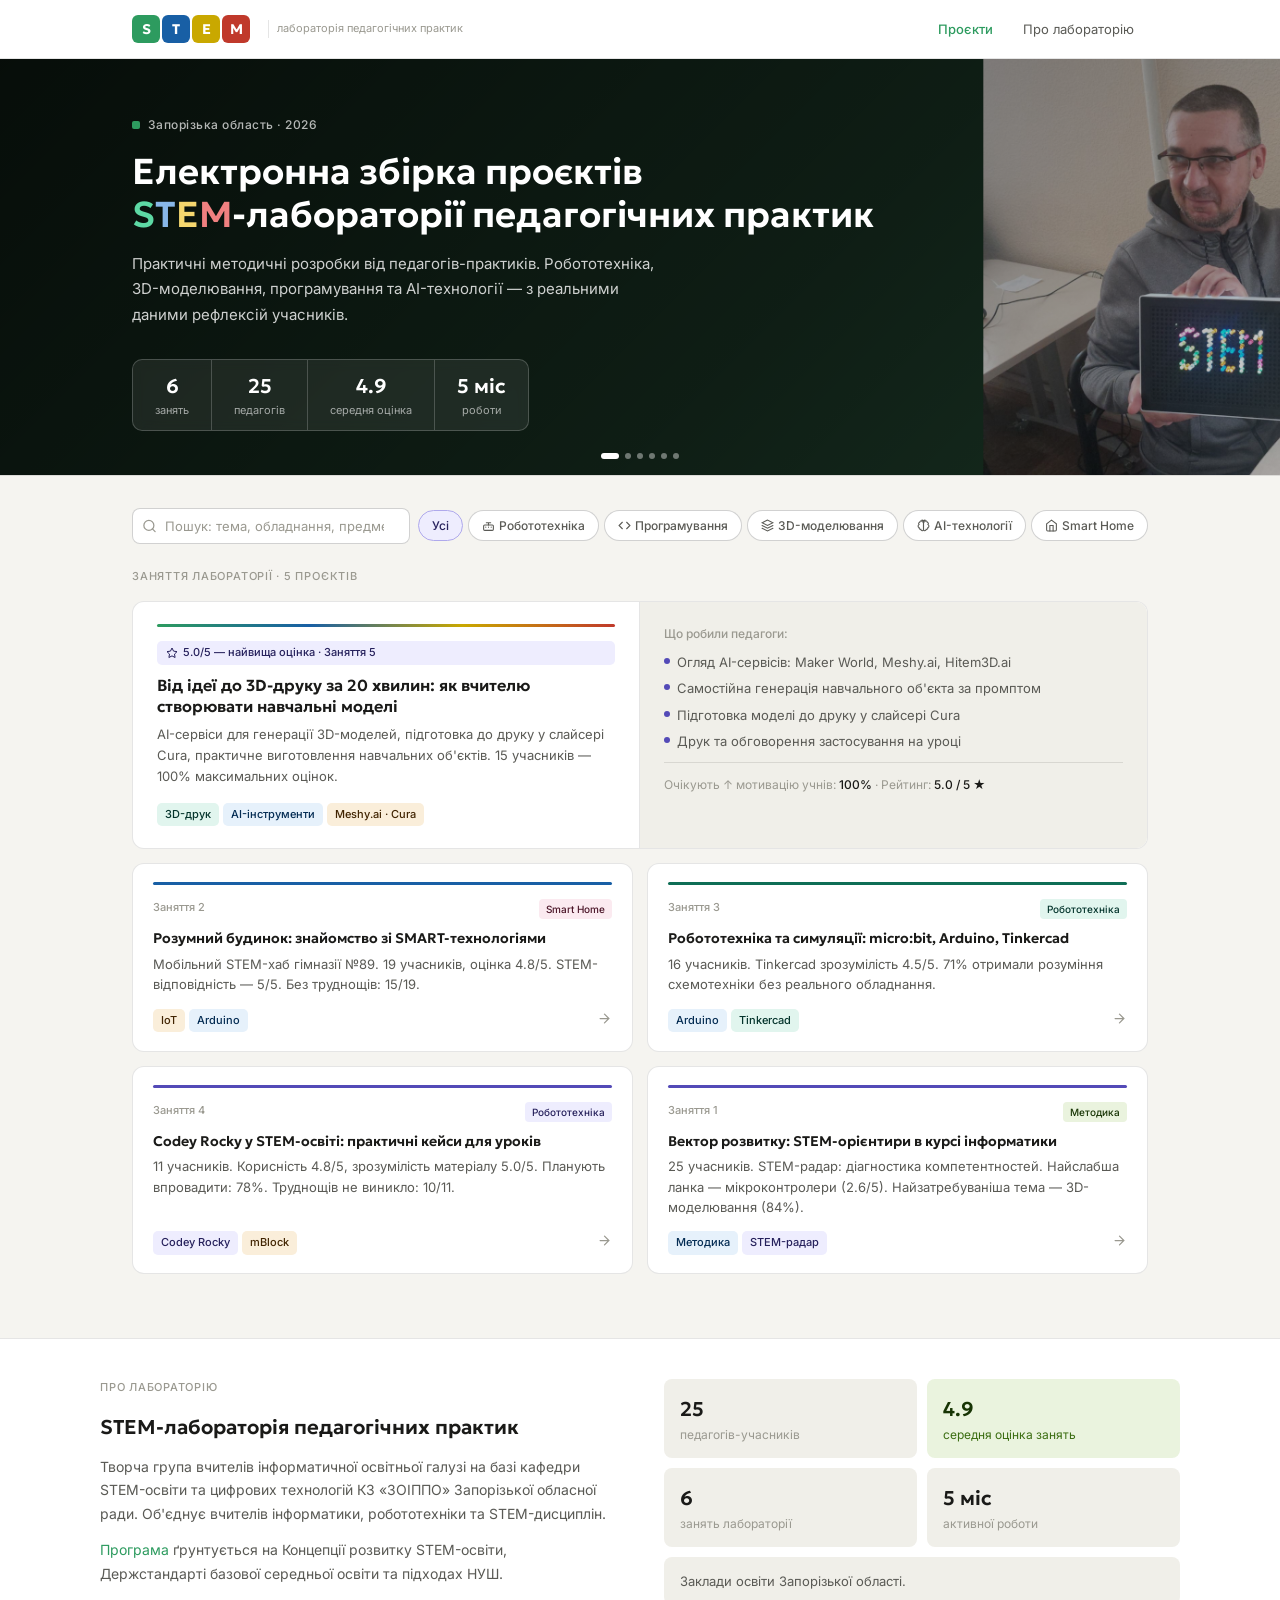
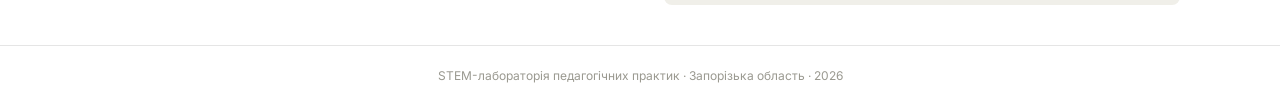
==== commit 066484c3: "homePage" ====
--- a/index.html
+++ b/index.html
@@ -10,605 +10,6 @@
     href="https://fonts.googleapis.com/css2?family=Geologica:wght@400;500;600&family=Inter:wght@400;500&display=swap"
     rel="stylesheet">
   <link rel="stylesheet" href="css/style.css">
-  <style>
-    /* ── Hero + Carousel ──────────────────────────── */
-    .hero {
-      position: relative;
-      overflow: hidden;
-      border-bottom: 1px solid var(--b1)
-    }
-
-    .carousel {
-      position: absolute;
-      inset: 0;
-      z-index: 0
-    }
-
-    .carousel-slide {
-      position: absolute;
-      inset: 0;
-      opacity: 0;
-      transition: opacity .9s ease;
-      background-size: cover;
-      background-position: center
-    }
-
-    .carousel-slide.active {
-      opacity: 1
-    }
-
-    .slide-1 {
-      background-color: #1a3525;
-      background-image: url('photos/photo1.png')
-    }
-
-    .slide-2 {
-      background-color: #0d2240;
-      background-image: url('photos/photo2.png')
-    }
-
-    .slide-3 {
-      background-color: #2a1a08;
-      background-image: url('photos/photo3.png')
-    }
-
-    .slide-4 {
-      background-color: #1a1a2a;
-      background-image: url('photos/photo4.png')
-    }
-
-    .slide-5 {
-      background-color: #2a0d0d;
-      background-image: url('photos/photo5.png')
-    }
-
-    .slide-6 {
-      background-color: #0d2a1a;
-      background-image: url('photos/photo6.png')
-    }
-
-    .carousel-overlay {
-      position: absolute;
-      inset: 0;
-      background: linear-gradient(135deg, rgba(0, 0, 0, .75) 0%, rgba(0, 0, 0, .45) 60%, rgba(0, 0, 0, .15) 100%);
-      z-index: 1
-    }
-
-    .hero-content {
-      position: relative;
-      z-index: 2;
-      max-width: 1080px;
-      margin: 0 auto;
-      padding: 3.5rem 2rem 2.75rem
-    }
-
-    .hero-tag {
-      display: flex;
-      align-items: center;
-      gap: 8px;
-      margin-bottom: 1rem
-    }
-
-    .tag-dot {
-      width: 8px;
-      height: 8px;
-      border-radius: 2px;
-      background: var(--cs)
-    }
-
-    .tag-txt {
-      font-size: 12px;
-      color: rgba(255, 255, 255, .7);
-      font-weight: 500;
-      letter-spacing: .04em
-    }
-
-    .hero h1 {
-      font-family: 'Geologica', sans-serif;
-      font-size: clamp(24px, 4vw, 36px);
-      font-weight: 600;
-      line-height: 1.2;
-      color: #fff;
-      margin-bottom: .875rem
-    }
-
-    .hero-stem .hs {
-      color: #5DD9A4
-    }
-
-    .hero-stem .ht {
-      color: #88B7E8
-    }
-
-    .hero-stem .he {
-      color: #F5D76E
-    }
-
-    .hero-stem .hm {
-      color: #F08080
-    }
-
-    .hero-desc {
-      font-size: 15px;
-      color: rgba(255, 255, 255, .8);
-      line-height: 1.7;
-      max-width: 540px;
-      margin-bottom: 2rem
-    }
-
-    .hero-stats {
-      display: flex;
-      width: fit-content;
-      border: 1px solid rgba(255, 255, 255, .2);
-      border-radius: 10px;
-      overflow: hidden;
-      backdrop-filter: blur(6px);
-      background: rgba(255, 255, 255, .08)
-    }
-
-    .stat {
-      padding: .625rem 1.375rem;
-      text-align: center
-    }
-
-    .stat+.stat {
-      border-left: 1px solid rgba(255, 255, 255, .2)
-    }
-
-    .stat-num {
-      font-family: 'Geologica', sans-serif;
-      font-size: 20px;
-      font-weight: 600;
-      color: #fff
-    }
-
-    .stat-lbl {
-      font-size: 11px;
-      color: rgba(255, 255, 255, .6)
-    }
-
-    .carousel-dots {
-      position: absolute;
-      bottom: 1rem;
-      left: 50%;
-      transform: translateX(-50%);
-      display: flex;
-      gap: 6px;
-      z-index: 3
-    }
-
-    .carousel-dot {
-      width: 6px;
-      height: 6px;
-      border-radius: 50%;
-      background: rgba(255, 255, 255, .4);
-      border: none;
-      cursor: pointer;
-      padding: 0;
-      transition: all .3s
-    }
-
-    .carousel-dot.active {
-      background: #fff;
-      width: 18px;
-      border-radius: 3px
-    }
-
-    /* ── Main ────────────────────────────────────── */
-    .main-wrap {
-      max-width: 1080px;
-      margin: 0 auto;
-      padding: 2rem 2rem 4rem
-    }
-
-    .toolbar {
-      display: flex;
-      align-items: center;
-      gap: 8px;
-      margin-bottom: 1.5rem;
-      flex-wrap: wrap
-    }
-
-    .search-wrap {
-      position: relative;
-      flex: 1;
-      min-width: 200px;
-      max-width: 320px
-    }
-
-    .search-wrap svg {
-      position: absolute;
-      left: 10px;
-      top: 50%;
-      transform: translateY(-50%);
-      width: 15px;
-      height: 15px;
-      fill: none;
-      stroke: var(--t3);
-      stroke-width: 2;
-      stroke-linecap: round;
-      pointer-events: none
-    }
-
-    .search-input {
-      width: 100%;
-      padding: 9px 12px 9px 32px;
-      font-size: 13px;
-      font-family: inherit;
-      border: 1px solid var(--b2);
-      border-radius: var(--rs);
-      background: var(--surf);
-      color: var(--t1);
-      outline: none;
-      transition: border-color .15s
-    }
-
-    .search-input::placeholder {
-      color: var(--t3)
-    }
-
-    .search-input:focus {
-      border-color: var(--cs)
-    }
-
-    .filter-group {
-      display: flex;
-      gap: 5px;
-      flex-wrap: wrap
-    }
-
-    .chip {
-      font-size: 12px;
-      font-weight: 500;
-      font-family: inherit;
-      padding: 7px 13px;
-      border-radius: 20px;
-      border: 1px solid var(--b2);
-      background: var(--surf);
-      color: var(--t2);
-      cursor: pointer;
-      transition: all .15s;
-      display: inline-flex;
-      align-items: center;
-      gap: 4px
-    }
-
-    .chip svg {
-      width: 13px;
-      height: 13px;
-      fill: none;
-      stroke: currentColor;
-      stroke-width: 2;
-      stroke-linecap: round
-    }
-
-    .chip:hover {
-      border-color: var(--b2);
-      color: var(--t1)
-    }
-
-    .chip.active.f-all {
-      background: var(--purple-l);
-      border-color: #AFA9EC;
-      color: var(--purple-d)
-    }
-
-    .chip.active.f-robot {
-      background: var(--teal-l);
-      border-color: #5DCAA5;
-      color: var(--teal-d)
-    }
-
-    .chip.active.f-prog {
-      background: var(--blue-l);
-      border-color: #85B7EB;
-      color: var(--blue-d)
-    }
-
-    .chip.active.f-3d {
-      background: var(--coral-l);
-      border-color: #F0997B;
-      color: var(--coral-d)
-    }
-
-    .chip.active.f-ai {
-      background: var(--amber-l);
-      border-color: #FAC775;
-      color: var(--amber-d)
-    }
-
-    .chip.active.f-smart {
-      background: var(--pink-l);
-      border-color: #ED93B1;
-      color: var(--pink-d)
-    }
-
-    .section-label {
-      font-size: 11px;
-      font-weight: 500;
-      letter-spacing: .07em;
-      text-transform: uppercase;
-      color: var(--t3);
-      margin-bottom: 1rem
-    }
-
-    /* ── Grid: 2 в ряд ───────────────────────────── */
-    .grid {
-      display: grid;
-      grid-template-columns: 1fr 1fr;
-      gap: 14px
-    }
-
-    /* ── Картка ─────────────────────────────────── */
-    .card {
-      background: var(--surf);
-      border: 1px solid var(--b1);
-      border-radius: var(--r);
-      padding: 1.125rem 1.25rem;
-      display: flex;
-      flex-direction: column;
-      text-decoration: none;
-      color: inherit;
-      transition: border-color .15s, box-shadow .15s
-    }
-
-    .card:hover {
-      box-shadow: 0 4px 16px rgba(0, 0, 0, .09);
-      border-color: var(--b2)
-    }
-
-    .card-accent {
-      height: 3px;
-      border-radius: 2px;
-      margin-bottom: .875rem
-    }
-
-    .card-top {
-      display: flex;
-      align-items: flex-start;
-      justify-content: space-between;
-      margin-bottom: .625rem
-    }
-
-    .card-num {
-      font-size: 11px;
-      color: var(--t3);
-      font-weight: 500
-    }
-
-    .card-cat {
-      font-size: 10px;
-      font-weight: 500;
-      padding: 2px 7px;
-      border-radius: 4px
-    }
-
-    .card-title {
-      font-family: 'Geologica', sans-serif;
-      font-size: 14px;
-      font-weight: 600;
-      color: var(--t1);
-      line-height: 1.35;
-      margin-bottom: .375rem
-    }
-
-    .card-desc {
-      font-size: 13px;
-      color: var(--t2);
-      line-height: 1.55;
-      flex: 1;
-      margin-bottom: .875rem
-    }
-
-    .card-footer {
-      display: flex;
-      align-items: center;
-      justify-content: space-between;
-      margin-top: auto
-    }
-
-    .card-arrow svg {
-      width: 15px;
-      height: 15px;
-      fill: none;
-      stroke: var(--t3);
-      stroke-width: 2;
-      stroke-linecap: round
-    }
-
-    /* ── Featured card ───────────────────────────── */
-    .card-featured {
-      grid-column: 1/-1;
-      display: grid;
-      grid-template-columns: 1fr 1fr;
-      padding: 0;
-      overflow: hidden
-    }
-
-    .card-featured:hover {
-      box-shadow: 0 4px 20px rgba(0, 0, 0, .10)
-    }
-
-    .feat-left {
-      padding: 1.375rem 1.5rem;
-      display: flex;
-      flex-direction: column;
-      border-right: 1px solid var(--b1)
-    }
-
-    .feat-right {
-      padding: 1.375rem 1.5rem;
-      background: var(--surf2)
-    }
-
-    .feat-badge {
-      display: inline-flex;
-      align-items: center;
-      gap: 5px;
-      background: var(--purple-l);
-      color: var(--purple-d);
-      font-size: 11px;
-      font-weight: 500;
-      padding: 3px 9px;
-      border-radius: 5px;
-      margin-bottom: .625rem
-    }
-
-    .feat-badge svg {
-      width: 12px;
-      height: 12px;
-      fill: none;
-      stroke: currentColor;
-      stroke-width: 2
-    }
-
-    .feat-title {
-      font-family: 'Geologica', sans-serif;
-      font-size: 16px;
-      font-weight: 600;
-      color: var(--t1);
-      line-height: 1.3;
-      margin-bottom: .5rem
-    }
-
-    .feat-desc {
-      font-size: 13px;
-      color: var(--t2);
-      line-height: 1.6;
-      flex: 1;
-      margin-bottom: 1rem
-    }
-
-    .feat-step-lbl {
-      font-size: 12px;
-      font-weight: 500;
-      color: var(--t3);
-      margin-bottom: .625rem
-    }
-
-    .feat-step {
-      display: flex;
-      align-items: flex-start;
-      gap: 7px;
-      margin-bottom: .45rem
-    }
-
-    .feat-dot {
-      width: 6px;
-      height: 6px;
-      border-radius: 50%;
-      background: var(--purple-m);
-      margin-top: 5px;
-      flex-shrink: 0
-    }
-
-    .feat-step-txt {
-      font-size: 13px;
-      color: var(--t2);
-      line-height: 1.45
-    }
-
-    .feat-meta {
-      font-size: 12px;
-      color: var(--t3);
-      margin-top: .75rem;
-      padding-top: .75rem;
-      border-top: 1px solid var(--b1)
-    }
-
-    .feat-meta strong {
-      color: var(--t1);
-      font-weight: 500
-    }
-
-    /* ── About ───────────────────────────────────── */
-    .about-section {
-      background: var(--surf);
-      border-top: 1px solid var(--b1);
-      padding: 2.5rem 2rem
-    }
-
-    .about-inner {
-      max-width: 1080px;
-      margin: 0 auto;
-      display: grid;
-      grid-template-columns: 1fr 1fr;
-      gap: 3rem;
-      align-items: start
-    }
-
-    .about-grid {
-      display: grid;
-      grid-template-columns: 1fr 1fr;
-      gap: 10px
-    }
-
-    .about-stat {
-      background: var(--surf2);
-      border-radius: var(--rs);
-      padding: .875rem 1rem
-    }
-
-    .about-stat.g {
-      background: var(--green-l)
-    }
-
-    .about-stat-num {
-      font-size: 20px;
-      font-weight: 600;
-      font-family: 'Geologica', sans-serif;
-      color: var(--t1)
-    }
-
-    .about-stat.g .about-stat-num {
-      color: var(--green-d)
-    }
-
-    .about-stat-lbl {
-      font-size: 12px;
-      color: var(--t3)
-    }
-
-    .about-stat.g .about-stat-lbl {
-      color: var(--green-m)
-    }
-
-    .empty-state {
-      grid-column: 1/-1;
-      text-align: center;
-      padding: 3rem 1rem;
-      color: var(--t3);
-      font-size: 14px
-    }
-
-    @media(max-width:700px) {
-      .grid {
-        grid-template-columns: 1fr
-      }
-
-      .card-featured {
-        grid-template-columns: 1fr
-      }
-
-      .feat-right {
-        border-left: none;
-        border-top: 1px solid var(--b1)
-      }
-
-      .hero-content {
-        padding: 2.5rem 1.25rem 2rem
-      }
-
-      .main-wrap {
-        padding: 1.5rem 1.25rem 3rem
-      }
-
-      .about-inner {
-        grid-template-columns: 1fr;
-        gap: 1.5rem
-      }
-    }
-  </style>
 </head>
 
 <body>
@@ -644,7 +45,7 @@
     <div class="carousel-overlay"></div>
     <div class="hero-content">
       <div class="hero-tag">
-        <div class="tag-dot"></div><span class="tag-txt">Запорізька область · 2024–2025</span>
+        <div class="tag-dot"></div><span class="tag-txt">Запорізька область · 2026</span>
       </div>
       <h1>Електронна збірка проєктів<br>
         <span class="hero-stem"><span class="hs">S</span><span class="ht">T</span><span class="he">E</span><span
@@ -654,7 +55,7 @@
         програмування та AI-технології — з реальними даними рефлексій учасників.</p>
       <div class="hero-stats">
         <div class="stat">
-          <div class="stat-num">5</div>
+          <div class="stat-num">6</div>
           <div class="stat-lbl">занять</div>
         </div>
         <div class="stat">
@@ -666,7 +67,7 @@
           <div class="stat-lbl">середня оцінка</div>
         </div>
         <div class="stat">
-          <div class="stat-num">4 міс</div>
+          <div class="stat-num">5 міс</div>
           <div class="stat-lbl">роботи</div>
         </div>
       </div>
@@ -747,7 +148,7 @@
           </div>
           <div class="feat-title">Від ідеї до 3D-друку за 20 хвилин: як вчителю створювати навчальні моделі</div>
           <div class="feat-desc">AI-сервіси для генерації 3D-моделей, підготовка до друку у слайсері Cura, практичне
-            виготовлення навчальних об'єктів. 10 учасників — 100% максимальних оцінок.</div>
+            виготовлення навчальних об'єктів. 15 учасників — 100% максимальних оцінок.</div>
           <div class="tags">
             <span class="tag tag-teal">3D-друк</span>
             <span class="tag tag-blue">AI-інструменти</span>
@@ -758,7 +159,7 @@
           <div class="feat-step-lbl">Що робили педагоги:</div>
           <div class="feat-step">
             <div class="feat-dot"></div>
-            <div class="feat-step-txt">Огляд AI-сервісів: Meshy.ai, Maker World, Luma AI</div>
+            <div class="feat-step-txt">Огляд AI-сервісів: Maker World, Meshy.ai, Hitem3D.ai</div>
           </div>
           <div class="feat-step">
             <div class="feat-dot"></div>
@@ -786,8 +187,8 @@
           <span class="card-cat" style="background:var(--pink-l);color:var(--pink-d)">Smart Home</span>
         </div>
         <div class="card-title">Розумний будинок: знайомство зі SMART-технологіями</div>
-        <div class="card-desc">Мобільний STEM-хаб гімназії №89. 16 учасників, оцінка 4.8/5. STEM-відповідність — 5/5.
-          Без труднощів: 13/16.</div>
+        <div class="card-desc">Мобільний STEM-хаб гімназії №89. 19 учасників, оцінка 4.8/5. STEM-відповідність — 5/5.
+          Без труднощів: 15/19.</div>
         <div class="card-footer">
           <div class="tags"><span class="tag tag-amber">IoT</span><span class="tag tag-blue">Arduino</span></div>
           <div class="card-arrow"><svg viewBox="0 0 24 24">
@@ -805,7 +206,7 @@
           <span class="card-cat" style="background:var(--teal-l);color:var(--teal-d)">Робототехніка</span>
         </div>
         <div class="card-title">Робототехніка та симуляції: micro:bit, Arduino, Tinkercad</div>
-        <div class="card-desc">14 учасників. Tinkercad зрозумілість 4.5/5. 71% отримали розуміння схемотехніки без
+        <div class="card-desc">16 учасників. Tinkercad зрозумілість 4.5/5. 71% отримали розуміння схемотехніки без
           реального обладнання.</div>
         <div class="card-footer">
           <div class="tags"><span class="tag tag-blue">Arduino</span><span class="tag tag-teal">Tinkercad</span></div>
@@ -824,8 +225,8 @@
           <span class="card-cat" style="background:var(--purple-l);color:var(--purple-d)">Робототехніка</span>
         </div>
         <div class="card-title">Codey Rocky у STEM-освіті: практичні кейси для уроків</div>
-        <div class="card-desc">9 учасників. Корисність 4.8/5, зрозумілість матеріалу 5.0/5. Планують впровадити: 78%.
-          Труднощів не виникло: 8/9.</div>
+        <div class="card-desc">11 учасників. Корисність 4.8/5, зрозумілість матеріалу 5.0/5. Планують впровадити: 78%.
+          Труднощів не виникло: 10/11.</div>
         <div class="card-footer">
           <div class="tags"><span class="tag tag-purple">Codey Rocky</span><span class="tag tag-amber">mBlock</span>
           </div>
@@ -874,7 +275,10 @@
         <p style="font-size:14px;color:var(--t2);line-height:1.7;margin-bottom:.75rem">Творча група вчителів
           інформатичної освітньої галузі на базі кафедри STEM-освіти та цифрових технологій КЗ «ЗОІППО» Запорізької
           обласної ради. Об'єднує вчителів інформатики, робототехніки та STEM-дисциплін.</p>
-        <p style="font-size:14px;color:var(--t2);line-height:1.7">Програма ґрунтується на Концепції розвитку
+        <p style="font-size:14px;color:var(--t2);line-height:1.7"><a class="program" href="doc/programs.pdf"
+            target="_blank">Програма</a> ґрунтується
+          на
+          Концепції розвитку
           STEM-освіти, Держстандарті базової середньої освіти та підходах НУШ.</p>
       </div>
       <div class="about-grid">
@@ -887,23 +291,22 @@
           <div class="about-stat-lbl">середня оцінка занять</div>
         </div>
         <div class="about-stat">
-          <div class="about-stat-num">5</div>
+          <div class="about-stat-num">6</div>
           <div class="about-stat-lbl">занять лабораторії</div>
         </div>
         <div class="about-stat">
-          <div class="about-stat-num">4 міс</div>
+          <div class="about-stat-num">5 міс</div>
           <div class="about-stat-lbl">активної роботи</div>
         </div>
         <div class="about-stat" style="grid-column:1/-1;font-size:13px;color:var(--t2);line-height:1.55">
-          Заклади освіти Запорізької області — від Запоріжжя до Пологів, Дніпрорудного, Василівки, Оріхова та
-          Степногірська.
+          Заклади освіти Запорізької області.
         </div>
       </div>
     </div>
   </section>
 
   <footer class="site-footer">
-    <p>STEM-лабораторія педагогічних практик · Запорізька область · 2024–2025</p>
+    <p>STEM-лабораторія педагогічних практик · Запорізька область · 2026</p>
   </footer>
 
   <script src="js/projects.js"></script>
--- a/css/style.css
+++ b/css/style.css
@@ -94,6 +94,10 @@
 }
 .nav-link:hover  { background: var(--surf2); color: var(--t1); }
 .nav-link.active { color: var(--cs); font-weight: 500; }
+.program {
+  color:var(--cs);
+  text-decoration: none;
+}
 
 /* ── Теги ─────────────────────────────────────── */
 .tags { display: flex; gap: 4px; flex-wrap: wrap; }
@@ -213,3 +217,184 @@
   .refl-kpi-item:nth-child(2) { border-right: none; }
   .refl-kpi-item:last-child { grid-column: 1/-1; border-top: 1px solid var(--b1); }
 }
+
+/* ── Сторінки занять (session pages) ─────────── */
+.topbar {
+  background: var(--surf); border-bottom: 1px solid var(--b1);
+  padding: 0 2rem; display: flex; align-items: center; gap: 8px; height: 44px;
+}
+.tb-link {
+  display: inline-flex; align-items: center; gap: 5px;
+  font-size: 13px; color: var(--t2); text-decoration: none; font-family: inherit;
+}
+.tb-link:hover { color: var(--t1); }
+.tb-link svg { width: 14px; height: 14px; fill: none; stroke: currentColor; stroke-width: 2; stroke-linecap: round; }
+.page-wrap {
+  max-width: 1080px; margin: 0 auto; padding: 1.5rem 2rem 4rem;
+  display: grid; grid-template-columns: 1fr 280px; gap: 16px; align-items: start;
+}
+.side-ttl {
+  font-size: 11px; font-weight: 500; letter-spacing: .06em;
+  text-transform: uppercase; color: var(--t3); margin-bottom: .75rem;
+}
+@media (max-width: 760px) {
+  .page-wrap { grid-template-columns: 1fr; padding: 1rem 1.25rem 3rem; }
+  .topbar { padding: 0 1.25rem; }
+}
+
+/* ── Головна сторінка (index.html) ───────────── */
+
+/* Hero + Carousel */
+.hero { position: relative; overflow: hidden; border-bottom: 1px solid var(--b1); }
+.carousel { position: absolute; inset: 0; z-index: 0; }
+.carousel-slide {
+  position: absolute; inset: 0; opacity: 0;
+  transition: opacity .9s ease; background-size: cover; background-position: center;
+}
+.carousel-slide.active { opacity: 1; }
+.slide-1 { background-color: #1a3525; background-image: url('../photos/photo1.png'); }
+.slide-2 { background-color: #0d2240; background-image: url('../photos/photo2.png'); }
+.slide-3 { background-color: #2a1a08; background-image: url('../photos/photo3.png'); }
+.slide-4 { background-color: #1a1a2a; background-image: url('../photos/photo4.png'); }
+.slide-5 { background-color: #2a0d0d; background-image: url('../photos/photo5.png'); }
+.slide-6 { background-color: #0d2a1a; background-image: url('../photos/photo6.png'); }
+.carousel-overlay {
+  position: absolute; inset: 0; z-index: 1;
+  background: linear-gradient(135deg, rgba(0,0,0,.75) 0%, rgba(0,0,0,.45) 60%, rgba(0,0,0,.15) 100%);
+}
+.hero-content { position: relative; z-index: 2; max-width: 1080px; margin: 0 auto; padding: 3.5rem 2rem 2.75rem; }
+.hero-tag { display: flex; align-items: center; gap: 8px; margin-bottom: 1rem; }
+.tag-dot { width: 8px; height: 8px; border-radius: 2px; background: var(--cs); }
+.tag-txt { font-size: 12px; color: rgba(255,255,255,.7); font-weight: 500; letter-spacing: .04em; }
+.hero h1 {
+  font-family: 'Geologica', sans-serif; font-size: clamp(24px, 4vw, 36px);
+  font-weight: 600; line-height: 1.2; color: #fff; margin-bottom: .875rem;
+}
+.hero-stem .hs { color: #5DD9A4; }
+.hero-stem .ht { color: #88B7E8; }
+.hero-stem .he { color: #F5D76E; }
+.hero-stem .hm { color: #F08080; }
+.hero-desc { font-size: 15px; color: rgba(255,255,255,.8); line-height: 1.7; max-width: 540px; margin-bottom: 2rem; }
+.hero-stats {
+  display: flex; width: fit-content; border: 1px solid rgba(255,255,255,.2);
+  border-radius: 10px; overflow: hidden; backdrop-filter: blur(6px); background: rgba(255,255,255,.08);
+}
+.stat { padding: .625rem 1.375rem; text-align: center; }
+.stat + .stat { border-left: 1px solid rgba(255,255,255,.2); }
+.stat-num { font-family: 'Geologica', sans-serif; font-size: 20px; font-weight: 600; color: #fff; }
+.stat-lbl { font-size: 11px; color: rgba(255,255,255,.6); }
+.carousel-dots {
+  position: absolute; bottom: 1rem; left: 50%; transform: translateX(-50%);
+  display: flex; gap: 6px; z-index: 3;
+}
+.carousel-dot {
+  width: 6px; height: 6px; border-radius: 50%; background: rgba(255,255,255,.4);
+  border: none; cursor: pointer; padding: 0; transition: all .3s;
+}
+.carousel-dot.active { background: #fff; width: 18px; border-radius: 3px; }
+
+/* Main / Toolbar */
+.main-wrap { max-width: 1080px; margin: 0 auto; padding: 2rem 2rem 4rem; }
+.toolbar { display: flex; align-items: center; gap: 8px; margin-bottom: 1.5rem; flex-wrap: wrap; }
+.search-wrap { position: relative; flex: 1; min-width: 200px; max-width: 320px; }
+.search-wrap svg {
+  position: absolute; left: 10px; top: 50%; transform: translateY(-50%);
+  width: 15px; height: 15px; fill: none; stroke: var(--t3); stroke-width: 2;
+  stroke-linecap: round; pointer-events: none;
+}
+.search-input {
+  width: 100%; padding: 9px 12px 9px 32px; font-size: 13px; font-family: inherit;
+  border: 1px solid var(--b2); border-radius: var(--rs); background: var(--surf);
+  color: var(--t1); outline: none; transition: border-color .15s;
+}
+.search-input::placeholder { color: var(--t3); }
+.search-input:focus { border-color: var(--cs); }
+.filter-group { display: flex; gap: 5px; flex-wrap: wrap; }
+.chip {
+  font-size: 12px; font-weight: 500; font-family: inherit; padding: 7px 13px;
+  border-radius: 20px; border: 1px solid var(--b2); background: var(--surf);
+  color: var(--t2); cursor: pointer; transition: all .15s;
+  display: inline-flex; align-items: center; gap: 4px;
+}
+.chip svg { width: 13px; height: 13px; fill: none; stroke: currentColor; stroke-width: 2; stroke-linecap: round; }
+.chip:hover { border-color: var(--b2); color: var(--t1); }
+.chip.active.f-all   { background: var(--purple-l); border-color: #AFA9EC; color: var(--purple-d); }
+.chip.active.f-robot { background: var(--teal-l);   border-color: #5DCAA5; color: var(--teal-d);   }
+.chip.active.f-prog  { background: var(--blue-l);   border-color: #85B7EB; color: var(--blue-d);   }
+.chip.active.f-3d    { background: var(--coral-l);  border-color: #F0997B; color: var(--coral-d);  }
+.chip.active.f-ai    { background: var(--amber-l);  border-color: #FAC775; color: var(--amber-d);  }
+.chip.active.f-smart { background: var(--pink-l);   border-color: #ED93B1; color: var(--pink-d);   }
+.section-label {
+  font-size: 11px; font-weight: 500; letter-spacing: .07em;
+  text-transform: uppercase; color: var(--t3); margin-bottom: 1rem;
+}
+
+/* Grid та картки (index) */
+.grid { display: grid; grid-template-columns: 1fr 1fr; gap: 14px; }
+.card {
+  background: var(--surf); border: 1px solid var(--b1); border-radius: var(--r);
+  padding: 1.125rem 1.25rem; display: flex; flex-direction: column;
+  text-decoration: none; color: inherit; transition: border-color .15s, box-shadow .15s;
+}
+.card:hover { box-shadow: 0 4px 16px rgba(0,0,0,.09); border-color: var(--b2); }
+.card-accent { height: 3px; border-radius: 2px; margin-bottom: .875rem; }
+.card-top { display: flex; align-items: flex-start; justify-content: space-between; margin-bottom: .625rem; }
+.card-num  { font-size: 11px; color: var(--t3); font-weight: 500; }
+.card-cat  { font-size: 10px; font-weight: 500; padding: 2px 7px; border-radius: 4px; }
+.card-title {
+  font-family: 'Geologica', sans-serif; font-size: 14px; font-weight: 600;
+  color: var(--t1); line-height: 1.35; margin-bottom: .375rem;
+}
+.card-desc { font-size: 13px; color: var(--t2); line-height: 1.55; flex: 1; margin-bottom: .875rem; }
+.card-footer { display: flex; align-items: center; justify-content: space-between; margin-top: auto; }
+.card-arrow svg { width: 15px; height: 15px; fill: none; stroke: var(--t3); stroke-width: 2; stroke-linecap: round; }
+
+/* Featured card */
+.card-featured { grid-column: 1/-1; display: grid; grid-template-columns: 1fr 1fr; padding: 0; overflow: hidden; }
+.card-featured:hover { box-shadow: 0 4px 20px rgba(0,0,0,.10); }
+.feat-left  { padding: 1.375rem 1.5rem; display: flex; flex-direction: column; border-right: 1px solid var(--b1); }
+.feat-right { padding: 1.375rem 1.5rem; background: var(--surf2); }
+.feat-badge {
+  display: inline-flex; align-items: center; gap: 5px; background: var(--purple-l);
+  color: var(--purple-d); font-size: 11px; font-weight: 500; padding: 3px 9px;
+  border-radius: 5px; margin-bottom: .625rem;
+}
+.feat-badge svg { width: 12px; height: 12px; fill: none; stroke: currentColor; stroke-width: 2; }
+.feat-title {
+  font-family: 'Geologica', sans-serif; font-size: 16px; font-weight: 600;
+  color: var(--t1); line-height: 1.3; margin-bottom: .5rem;
+}
+.feat-desc { font-size: 13px; color: var(--t2); line-height: 1.6; flex: 1; margin-bottom: 1rem; }
+.feat-step-lbl { font-size: 12px; font-weight: 500; color: var(--t3); margin-bottom: .625rem; }
+.feat-step { display: flex; align-items: flex-start; gap: 7px; margin-bottom: .45rem; }
+.feat-dot { width: 6px; height: 6px; border-radius: 50%; background: var(--purple-m); margin-top: 5px; flex-shrink: 0; }
+.feat-step-txt { font-size: 13px; color: var(--t2); line-height: 1.45; }
+.feat-meta {
+  font-size: 12px; color: var(--t3); margin-top: .75rem;
+  padding-top: .75rem; border-top: 1px solid var(--b1);
+}
+.feat-meta strong { color: var(--t1); font-weight: 500; }
+
+/* About */
+.about-section { background: var(--surf); border-top: 1px solid var(--b1); padding: 2.5rem 2rem; }
+.about-inner {
+  max-width: 1080px; margin: 0 auto; display: grid;
+  grid-template-columns: 1fr 1fr; gap: 3rem; align-items: start;
+}
+.about-grid { display: grid; grid-template-columns: 1fr 1fr; gap: 10px; }
+.about-stat { background: var(--surf2); border-radius: var(--rs); padding: .875rem 1rem; }
+.about-stat.g { background: var(--green-l); }
+.about-stat-num { font-size: 20px; font-weight: 600; font-family: 'Geologica', sans-serif; color: var(--t1); }
+.about-stat.g .about-stat-num { color: var(--green-d); }
+.about-stat-lbl { font-size: 12px; color: var(--t3); }
+.about-stat.g .about-stat-lbl { color: var(--green-m); }
+.empty-state { grid-column: 1/-1; text-align: center; padding: 3rem 1rem; color: var(--t3); font-size: 14px; }
+
+@media (max-width: 700px) {
+  .grid { grid-template-columns: 1fr; }
+  .card-featured { grid-template-columns: 1fr; }
+  .feat-right { border-left: none; border-top: 1px solid var(--b1); }
+  .hero-content { padding: 2.5rem 1.25rem 2rem; }
+  .main-wrap { padding: 1.5rem 1.25rem 3rem; }
+  .about-inner { grid-template-columns: 1fr; gap: 1.5rem; }
+}
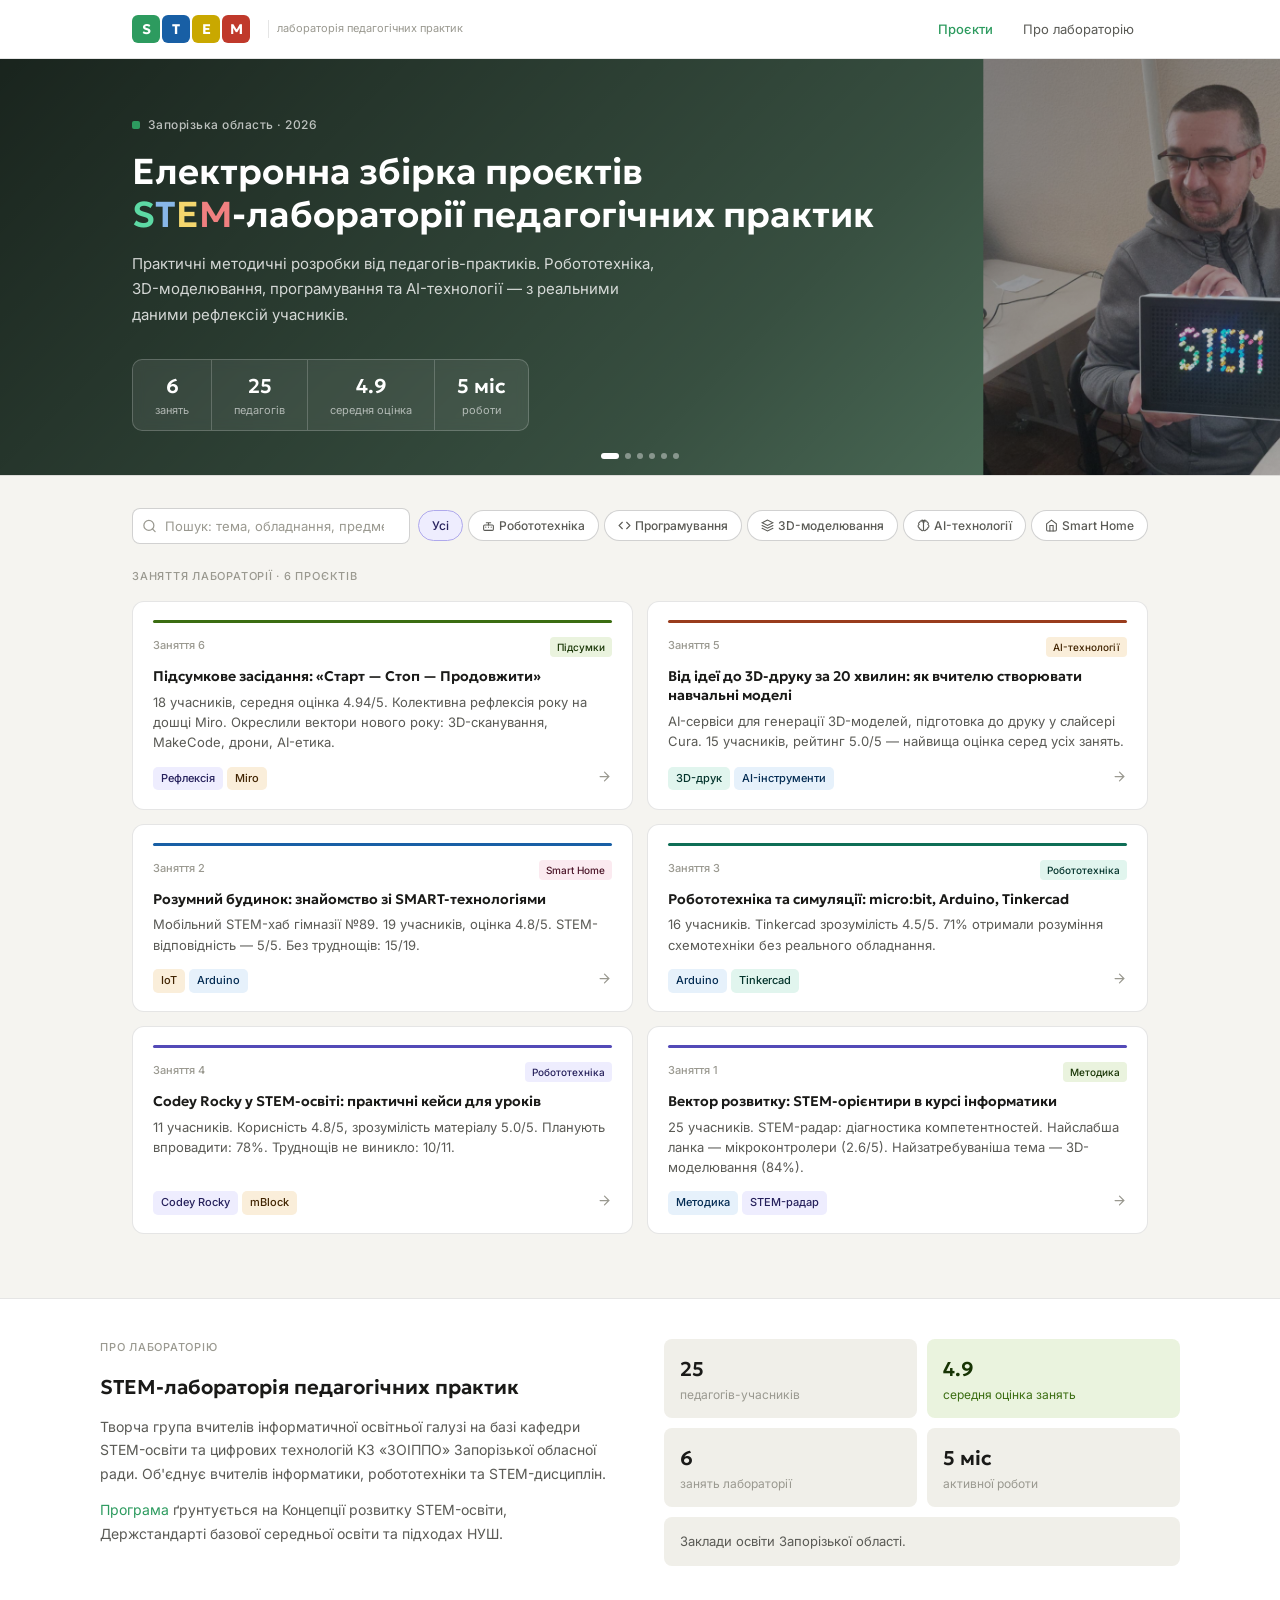
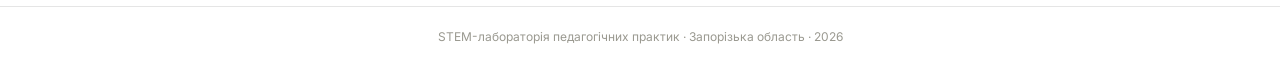
==== commit 570aa5be: "session-6" ====
--- a/index.html
+++ b/index.html
@@ -128,53 +128,47 @@
         </button>
       </div>
     </div>
-    <p class="section-label" id="resultsLabel">Заняття лабораторії · 5 проєктів</p>
+    <p class="section-label" id="resultsLabel">Заняття лабораторії · 6 проєктів</p>
 
     <div class="grid" id="cardsGrid">
 
-      <!-- ── Featured: Заняття 5 ── -->
-      <a href="projects/session-5.html" class="card card-featured" data-cat="3d ai"
+      <!-- ── Заняття 6 ── -->
+      <a href="projects/session-6.html" class="card" data-cat="all"
+        data-text="підсумкове засідання рефлексія старт стоп продовжити miro експрес-анкета напрями наступного року спільнота 3d сканування makecode дрони ai етика scottie go inventor kit">
+        <div class="card-accent" style="background:#3B6D11"></div>
+        <div class="card-top">
+          <span class="card-num">Заняття 6</span>
+          <span class="card-cat" style="background:var(--green-l);color:var(--green-d)">Підсумки</span>
+        </div>
+        <div class="card-title">Підсумкове засідання: «Старт — Стоп — Продовжити»</div>
+        <div class="card-desc">18 учасників, середня оцінка 4.94/5. Колективна рефлексія року на дошці Miro. Окреслили
+          вектори нового року: 3D-сканування, MakeCode, дрони, AI-етика.</div>
+        <div class="card-footer">
+          <div class="tags"><span class="tag tag-purple">Рефлексія</span><span class="tag tag-amber">Miro</span>
+          </div>
+          <div class="card-arrow"><svg viewBox="0 0 24 24">
+              <path d="M5 12h14M12 5l7 7-7 7" />
+            </svg></div>
+        </div>
+      </a>
+
+      <!-- ── Заняття 5 ── -->
+      <a href="projects/session-5.html" class="card" data-cat="3d ai"
         data-text="від ідеї до 3d-друку штучний інтелект ai meshy tinkercad принтер моделювання cura luma spline 3d-моделювання">
-        <div class="feat-left">
-          <div
-            style="height:3px;border-radius:2px;margin-bottom:.875rem;background:linear-gradient(90deg,var(--cs),var(--ct),var(--ce),var(--cm))">
+        <div class="card-accent" style="background:#993C1D"></div>
+        <div class="card-top">
+          <span class="card-num">Заняття 5</span>
+          <span class="card-cat" style="background:var(--amber-l);color:var(--amber-d)">AI-технології</span>
+        </div>
+        <div class="card-title">Від ідеї до 3D-друку за 20 хвилин: як вчителю створювати навчальні моделі</div>
+        <div class="card-desc">AI-сервіси для генерації 3D-моделей, підготовка до друку у слайсері Cura. 15 учасників,
+          рейтинг 5.0/5 — найвища оцінка серед усіх занять.</div>
+        <div class="card-footer">
+          <div class="tags"><span class="tag tag-teal">3D-друк</span><span class="tag tag-blue">AI-інструменти</span>
           </div>
-          <div class="feat-badge">
-            <svg viewBox="0 0 24 24">
-              <polygon
-                points="12 2 15.09 8.26 22 9.27 17 14.14 18.18 21.02 12 17.77 5.82 21.02 7 14.14 2 9.27 8.91 8.26 12 2" />
-            </svg>
-            5.0/5 — найвища оцінка · Заняття 5
-          </div>
-          <div class="feat-title">Від ідеї до 3D-друку за 20 хвилин: як вчителю створювати навчальні моделі</div>
-          <div class="feat-desc">AI-сервіси для генерації 3D-моделей, підготовка до друку у слайсері Cura, практичне
-            виготовлення навчальних об'єктів. 15 учасників — 100% максимальних оцінок.</div>
-          <div class="tags">
-            <span class="tag tag-teal">3D-друк</span>
-            <span class="tag tag-blue">AI-інструменти</span>
-            <span class="tag tag-amber">Meshy.ai · Cura</span>
-          </div>
-        </div>
-        <div class="feat-right">
-          <div class="feat-step-lbl">Що робили педагоги:</div>
-          <div class="feat-step">
-            <div class="feat-dot"></div>
-            <div class="feat-step-txt">Огляд AI-сервісів: Maker World, Meshy.ai, Hitem3D.ai</div>
-          </div>
-          <div class="feat-step">
-            <div class="feat-dot"></div>
-            <div class="feat-step-txt">Самостійна генерація навчального об'єкта за промптом</div>
-          </div>
-          <div class="feat-step">
-            <div class="feat-dot"></div>
-            <div class="feat-step-txt">Підготовка моделі до друку у слайсері Cura</div>
-          </div>
-          <div class="feat-step">
-            <div class="feat-dot"></div>
-            <div class="feat-step-txt">Друк та обговорення застосування на уроці</div>
-          </div>
-          <div class="feat-meta">Очікують ↑ мотивацію учнів: <strong>100%</strong> · Рейтинг: <strong>5.0 / 5 ★</strong>
-          </div>
+          <div class="card-arrow"><svg viewBox="0 0 24 24">
+              <path d="M5 12h14M12 5l7 7-7 7" />
+            </svg></div>
         </div>
       </a>
 
--- a/css/style.css
+++ b/css/style.css
@@ -252,12 +252,12 @@
   transition: opacity .9s ease; background-size: cover; background-position: center;
 }
 .carousel-slide.active { opacity: 1; }
-.slide-1 { background-color: #1a3525; background-image: url('../photos/photo1.png'); }
-.slide-2 { background-color: #0d2240; background-image: url('../photos/photo2.png'); }
-.slide-3 { background-color: #2a1a08; background-image: url('../photos/photo3.png'); }
-.slide-4 { background-color: #1a1a2a; background-image: url('../photos/photo4.png'); }
-.slide-5 { background-color: #2a0d0d; background-image: url('../photos/photo5.png'); }
-.slide-6 { background-color: #0d2a1a; background-image: url('../photos/photo6.png'); }
+.slide-1 { background-color: #659075; background-image: url('../photos/photo1.png'); }
+.slide-2 { background-color: #63738d; background-image: url('../photos/photo2.png'); }
+.slide-3 { background-color: #8e7a61; background-image: url('../photos/photo3.png'); }
+.slide-4 { background-color: #766185; background-image: url('../photos/photo4.png'); }
+.slide-5 { background-color: #825252; background-image: url('../photos/photo5.png'); }
+.slide-6 { background-color: #4a7873; background-image: url('../photos/photo6.png'); }
 .carousel-overlay {
   position: absolute; inset: 0; z-index: 1;
   background: linear-gradient(135deg, rgba(0,0,0,.75) 0%, rgba(0,0,0,.45) 60%, rgba(0,0,0,.15) 100%);
